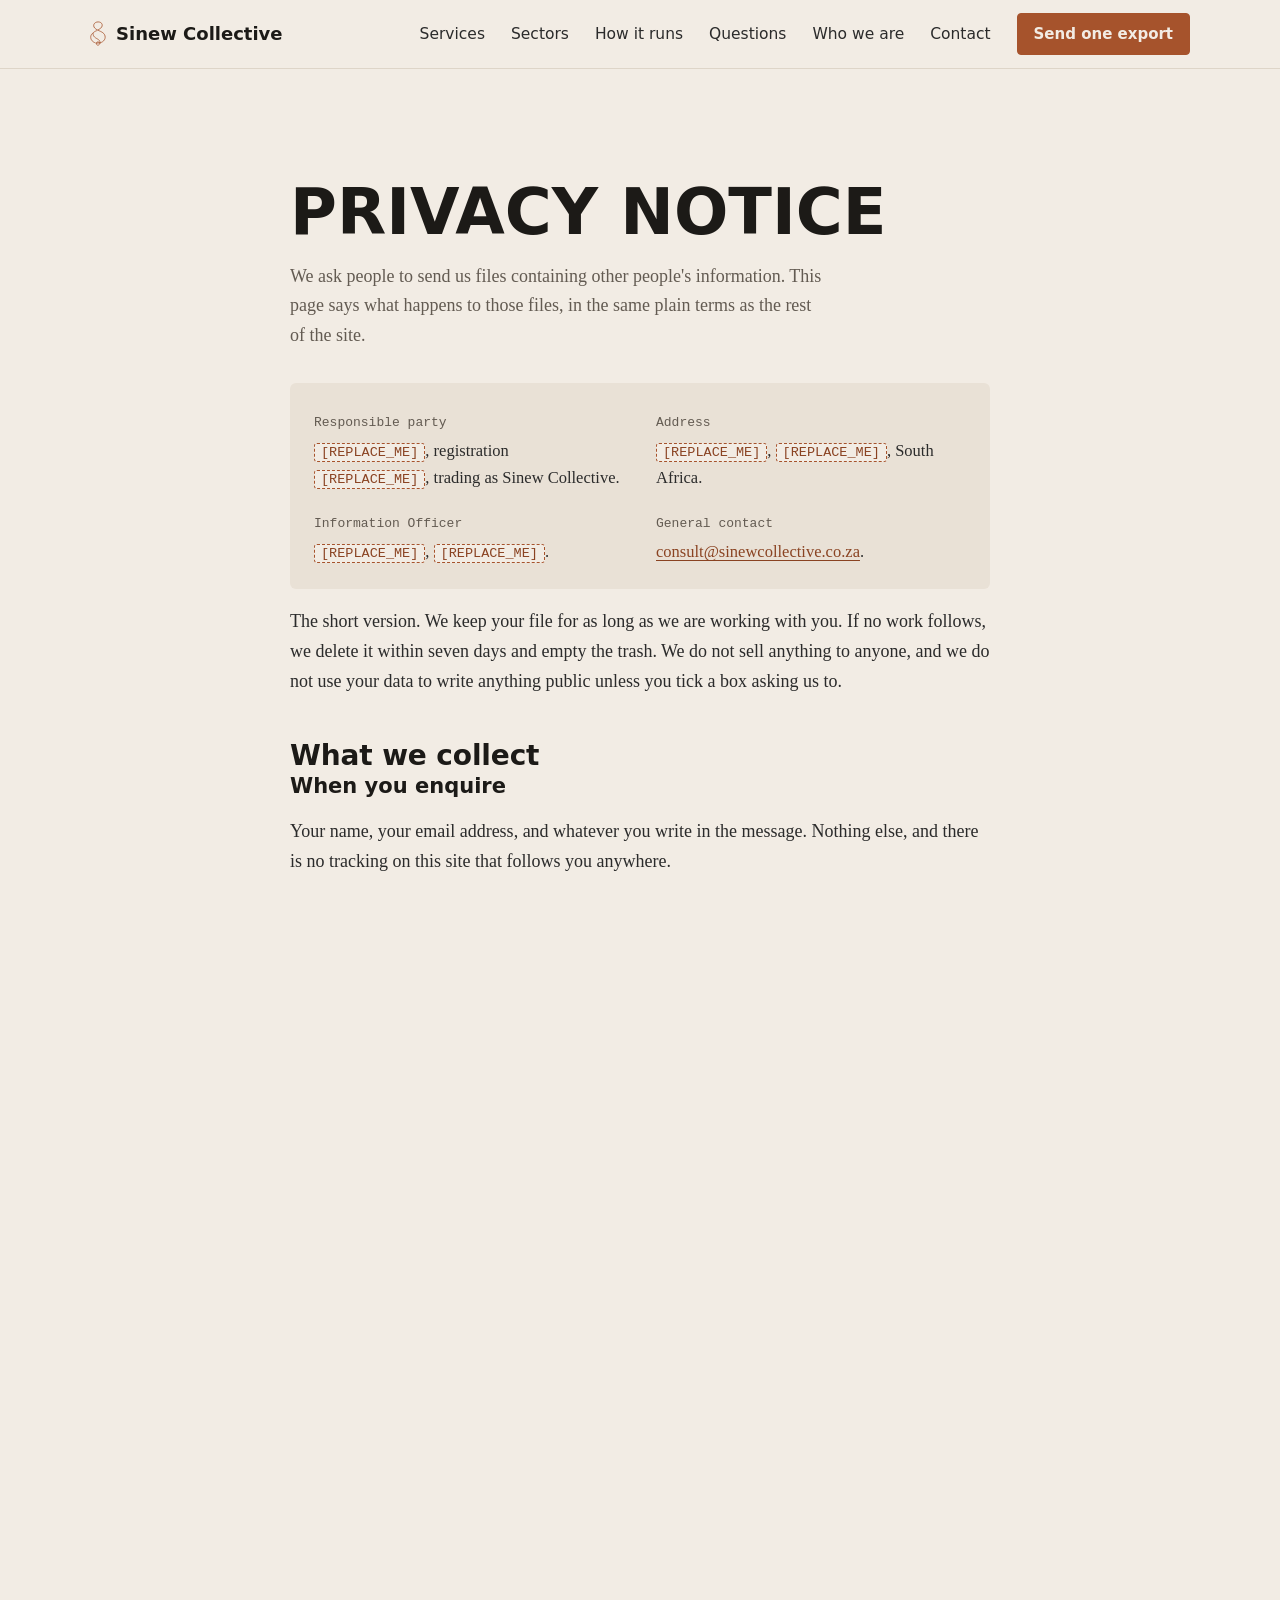
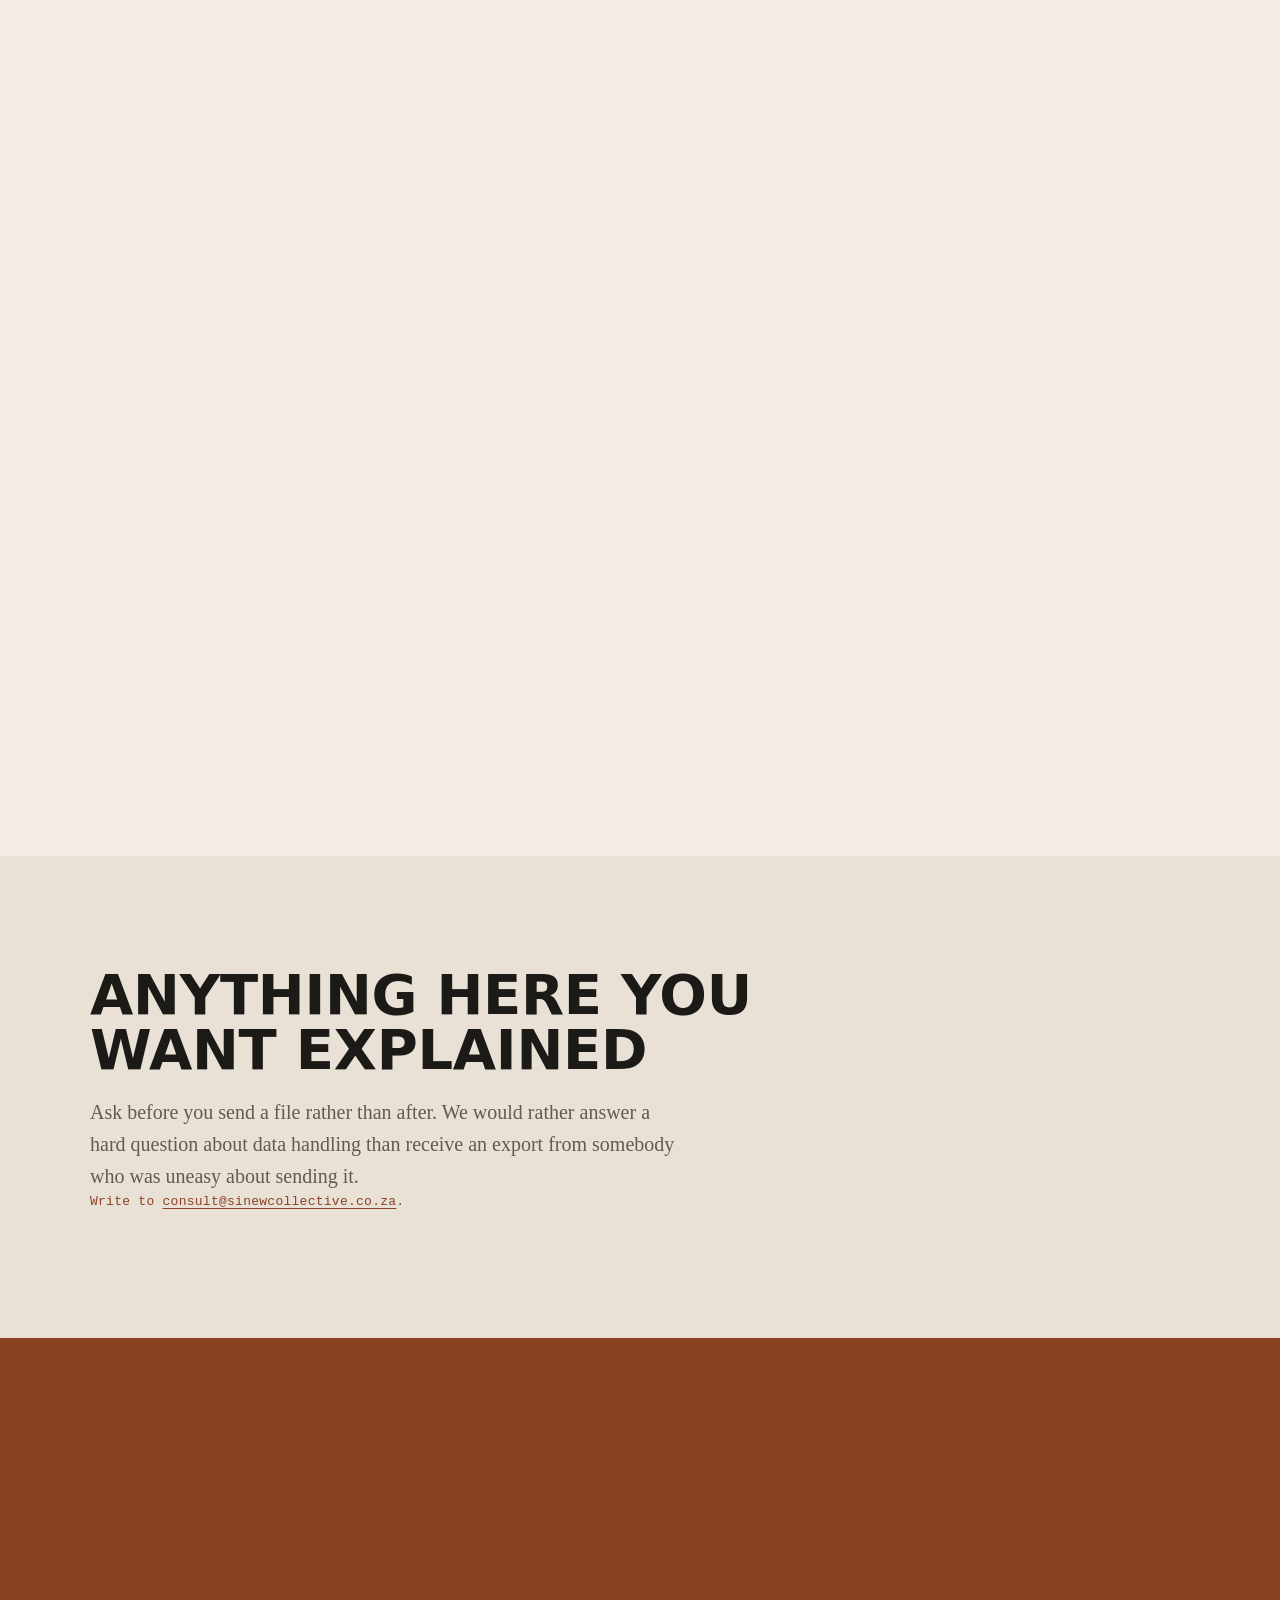
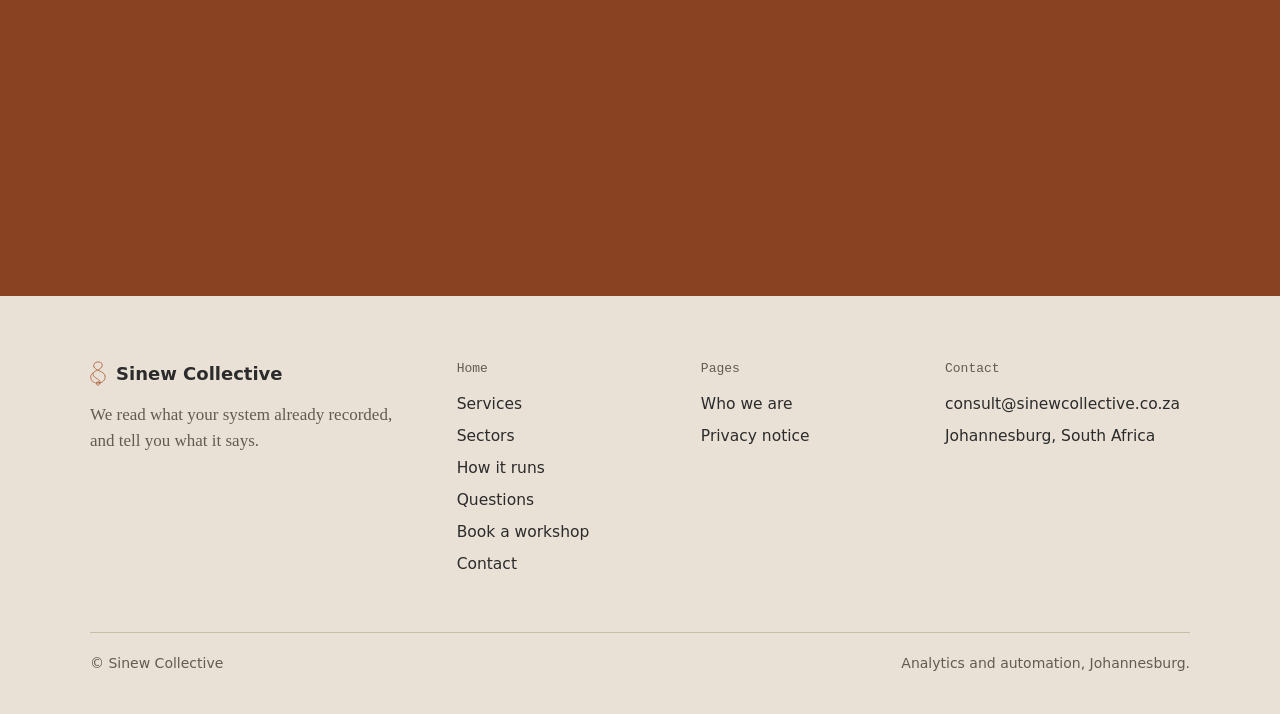
==== privacy/index.html @ 113cf01a "Add files via upload" ====
<!doctype html>
<html lang="en-ZA">
<head>
<meta charset="utf-8">
<meta name="viewport" content="width=device-width, initial-scale=1, viewport-fit=cover">
<title>Privacy notice | Sinew Collective</title>
<meta name="description" content="What happens to a file you send us: who holds it, how long we keep it, and what we will not do with it.">
<link rel="icon" href="/favicon.svg" type="image/svg+xml">
<link rel="canonical" href="https://www.sinewcollective.co.za/privacy/">
<meta property="og:type" content="website">
<meta property="og:site_name" content="Sinew Collective">
<meta property="og:title" content="Privacy notice | Sinew Collective">
<meta property="og:description" content="What happens to a file you send us: who holds it, how long we keep it, and what we will not do with it.">
<meta property="og:url" content="https://www.sinewcollective.co.za/privacy/">
<meta property="og:locale" content="en_ZA">
<meta name="robots" content="noindex">
<meta http-equiv="Content-Security-Policy" content="default-src 'none'; script-src 'sha256-zeUXc7jOHO/kwisCSS2NmMbLgmbFUcGgBVvyjgHkp34='; style-src 'sha256-anAalYHqOo51o4HuH1bu5KpMi8Y1LAyqtEw77iBX8JU='; img-src 'self'; font-src 'self'; base-uri 'none'; form-action 'none'; object-src 'none'; upgrade-insecure-requests">
<meta name="referrer" content="no-referrer">
<style>

@font-face { font-family: "Bricolage Grotesque"; font-style: normal; font-display: swap; font-weight: 200 800; font-stretch: 75% 100%; src: url(/fonts/bricolage-grotesque-latin-standard-normal.woff2) format("woff2"); }
@font-face { font-family: "Newsreader"; font-style: normal; font-display: swap; font-weight: 200 800; src: url(/fonts/newsreader-latin-standard-normal.woff2) format("woff2"); }
@font-face { font-family: "Newsreader"; font-style: italic; font-display: swap; font-weight: 200 800; src: url(/fonts/newsreader-latin-wght-italic.woff2) format("woff2"); }
@font-face { font-family: "Spline Sans Mono"; font-style: normal; font-display: swap; font-weight: 400; src: url(/fonts/spline-sans-mono-latin-400-normal.woff2) format("woff2"); }
@font-face { font-family: "Spline Sans Mono"; font-style: normal; font-display: swap; font-weight: 500; src: url(/fonts/spline-sans-mono-latin-500-normal.woff2) format("woff2"); }

:root, :root[data-theme="dark"] {
  --page: #F2ECE4;
  --raised: #E9E1D6;
  --ink: #2B2B2B;
  --ink-deep: #1C1A17;
  --muted: #635B52;
  --accent: #A6532C;
  --accent-fg: #8A4322;
  --hairline: #C9BCA9;
  --rule: #DED5C8;
  --signal: #FFC72C;   
  --font: "Bricolage Grotesque", ui-sans-serif, system-ui, -apple-system, "Segoe UI", sans-serif;
  --font-read: "Newsreader", ui-serif, Georgia, "Iowan Old Style", serif;
  --font-figure: "Spline Sans Mono", ui-monospace, SFMono-Regular, Menlo, monospace;
  --wrap: 1180px;
  --r-card: 6px;
  --r-control: 4px;
  color-scheme: light;
}
@media (prefers-color-scheme: dark) { :root:not([data-theme="light"]) { color-scheme: light; } }

:root { box-sizing: border-box; padding-top: env(safe-area-inset-top, 0px); padding-bottom: env(safe-area-inset-bottom, 0px); }
*, *::before, *::after { box-sizing: inherit; }
html { scroll-behavior: smooth; scroll-padding-top: calc(env(safe-area-inset-top, 0px) + 76px); }
@media (prefers-reduced-motion: reduce) { html { scroll-behavior: auto; } }
body { margin: 0; background: var(--page); color: var(--ink); font-family: var(--font); font-size: 17px; line-height: 1.55; -webkit-font-smoothing: antialiased; }
img { max-width: 100%; height: auto; display: block; }
a { color: var(--accent-fg); text-underline-offset: 3px; }
a:hover { color: var(--ink-deep); }
:focus-visible { outline: 2px solid var(--accent); outline-offset: 3px; border-radius: 2px; }
.wrap { max-width: var(--wrap); margin: 0 auto; padding: 0 clamp(20px, 4vw, 40px); }
.band { padding: clamp(64px, 9vw, 112px) 0; }
.band--raised { background: var(--raised); }
.label { font-family: var(--font-figure); font-size: 13px; letter-spacing: 0.02em; color: var(--accent-fg); margin: 0 0 14px; }
h1, h2, h3 { font-family: var(--font); color: var(--ink-deep); margin: 0; font-optical-sizing: auto; }

h2 { font-size: clamp(30px, 4.4vw, 56px); line-height: .98; font-weight: 800; letter-spacing: -0.005em; text-transform: uppercase; font-variation-settings: "wdth" 92; max-width: 18ch; }
h3 { font-size: 21px; line-height: 1.25; font-weight: 620; }
.lede { font-family: var(--font-read); font-size: 20px; line-height: 1.6; color: var(--muted); max-width: 60ch; margin: 18px 0 0; }
.read { font-family: var(--font-read); font-size: 18.5px; line-height: 1.65; }
.head { margin-bottom: clamp(36px, 5vw, 56px); }

.btn { display: inline-flex; align-items: center; justify-content: center; min-height: 48px; padding: 0 22px; border-radius: var(--r-control); font: 600 16px/1 var(--font); text-decoration: none; border: 1.5px solid var(--accent); cursor: pointer; }
.btn--solid { background: var(--accent); color: var(--page); }
.btn--solid:hover { background: var(--accent-fg); border-color: var(--accent-fg); color: var(--page); }
.btn--line { background: transparent; color: var(--accent-fg); }
.btn--line:hover { background: var(--raised); color: var(--ink-deep); }
.actions { display: flex; flex-wrap: wrap; gap: 12px; margin-top: 32px; }

.mast { position: sticky; top: 0; z-index: 20; background: var(--page); border-bottom: 1px solid var(--rule); padding-top: env(safe-area-inset-top, 0px); margin-top: calc(-1 * env(safe-area-inset-top, 0px)); }
.mast__in { display: flex; align-items: center; gap: 24px; min-height: 68px; }
.brand { display: flex; align-items: center; gap: 10px; color: var(--ink-deep); text-decoration: none; font-weight: 650; font-size: 18px; margin-right: auto; }
.brand svg { width: 16px; height: 25px; }
.nav { display: flex; align-items: center; gap: 26px; }
.nav a:not(.btn) { color: var(--ink); text-decoration: none; font-size: 15.5px; }
.nav a:not(.btn):hover { color: var(--accent-fg); }
.nav .btn { min-height: 42px; padding: 0 16px; font-size: 15px; }
.menu { display: none; background: none; border: 1px solid var(--hairline); border-radius: var(--r-control); width: 44px; height: 44px; color: var(--ink-deep); cursor: pointer; }

@media (max-width: 1040px) {
  .menu { display: inline-flex; align-items: center; justify-content: center; }
  .nav { display: none; position: absolute; left: 0; right: 0; top: 100%; background: var(--page); border-bottom: 1px solid var(--rule); flex-direction: column; align-items: stretch; gap: 0; padding: 8px clamp(20px, 4vw, 40px) 20px; }
  .nav.is-open { display: flex; }
  .nav a:not(.btn) { padding: 12px 0; border-bottom: 1px solid var(--rule); }
  .nav .btn { margin-top: 14px; }
}

.hero { padding: 0 0 clamp(48px, 7vw, 80px); }
.hero__stage { position: relative; overflow: hidden; background: var(--accent-fg); color: var(--page); min-height: min(88svh, 900px); display: flex; align-items: center; isolation: isolate; }
.hero__photos { position: absolute; inset: 0; z-index: -2; }
.hero__photos img { position: absolute; inset: -3%; width: 106%; height: 106%; max-width: none; object-fit: cover; filter: grayscale(1) contrast(.85) brightness(1.1) blur(2px); opacity: 0; animation: hero-photo 21s linear infinite; }
.hero__photos img:nth-child(1) { animation-delay: -2s; }
.hero__photos img:nth-child(2) { animation-delay: 5s; }
.hero__photos img:nth-child(3) { animation-delay: 12s; }
@keyframes hero-photo { 0% { opacity: 0; scale: 1; } 8% { opacity: 1; } 33% { opacity: 1; } 42% { opacity: 0; scale: 1.06; } 100% { opacity: 0; scale: 1.06; } }

.hero__stage::before { content: ""; position: absolute; inset: 0; z-index: -1; background: linear-gradient(100deg, rgba(138, 67, 34, .93) 0%, rgba(138, 67, 34, .88) 55%, rgba(138, 67, 34, .80) 100%); }
.hero__field { position: absolute; inset: 0; width: 100%; height: 100%; z-index: -1; pointer-events: none; }
.hero__in { position: relative; width: 100%; padding-top: clamp(56px, 8vw, 96px); padding-bottom: clamp(72px, 10vw, 120px); }

.hero .label { color: var(--page); letter-spacing: .12em; }
.hero h1 { color: var(--page); font-size: clamp(46px, 8.4vw, 120px); line-height: .92; font-weight: 800; letter-spacing: -0.01em; text-transform: uppercase; font-variation-settings: "wdth" 92; margin-top: 8px; }
.hero h1 span { display: block; }
.hero h1 .hi { color: var(--signal); }
.hero .lede { color: var(--page); font-size: clamp(18px, 1.7vw, 21px); max-width: 50ch; margin-top: 32px; }
.btn--signal { background: var(--signal); color: var(--ink-deep); border-color: var(--signal); }
.btn--signal:hover { background: var(--page); border-color: var(--page); color: var(--ink-deep); }
.btn--ghost { background: transparent; color: var(--page); border-color: var(--page); }
.btn--ghost:hover { background: var(--page); color: var(--accent-fg); }
.hero :focus-visible { outline-color: var(--signal); }
.cue { position: absolute; left: 50%; bottom: 22px; translate: -50% 0; width: 26px; height: 42px; border: 1.5px solid var(--page); border-radius: 14px; opacity: .8; }
.cue span { position: absolute; left: 50%; top: 8px; width: 4px; height: 8px; margin-left: -2px; border-radius: 2px; background: var(--page); animation: cue 2s ease-in-out infinite; }
@keyframes cue { 0%, 20% { translate: 0 0; opacity: 1; } 80%, 100% { translate: 0 14px; opacity: 0; } }
@media (prefers-reduced-motion: reduce) {
  .hero__photos img, .cue span { animation: none; }
  .hero__photos img:first-child { opacity: 1; }
}
@media (max-width: 640px) { .hero__stage { min-height: 0; } .cue { display: none; } }
.stats { display: grid; grid-template-columns: repeat(4, minmax(0, 1fr)); margin-top: clamp(40px, 6vw, 64px); border-top: 1px solid var(--hairline); }
.stat { padding: 22px 20px 0 0; }
.stat + .stat { padding-left: 20px; border-left: 1px solid var(--rule); }
.stat b { display: block; font-family: var(--font-figure); font-weight: 500; font-size: clamp(30px, 3.4vw, 42px); line-height: 1; color: var(--accent-fg); letter-spacing: -0.02em; }
.stat span { display: block; margin-top: 12px; font-size: 15px; line-height: 1.4; color: var(--muted); max-width: 22ch; }
@media (max-width: 760px) {
  .stats { grid-template-columns: 1fr 1fr; }
  .stat:nth-child(3) { padding-left: 0; border-left: 0; }
  .stat:nth-child(n+3) { border-top: 1px solid var(--rule); margin-top: 22px; }
}

.split { display: grid; grid-template-columns: 1.05fr 1fr; gap: clamp(32px, 6vw, 80px); align-items: center; }
.split .read p { margin: 18px 0 0; max-width: 58ch; }
.split--top { align-items: start; }
.split--top .read p:first-child { margin-top: 0; }
@media (max-width: 860px) { .split { grid-template-columns: 1fr; } }
.plate { margin: 0; border-radius: var(--r-card); aspect-ratio: 4 / 3; background: var(--raised); }

.ph { position: relative; overflow: hidden; margin: 0; background: var(--raised); }
.ph > img { position: absolute; inset: 0; width: 100%; height: 100%; object-fit: cover; filter: grayscale(1) contrast(1.08) brightness(1.02); }
.ph::after { content: ""; position: absolute; inset: 0; background: var(--accent); mix-blend-mode: multiply; opacity: .3; pointer-events: none; }

.chapter { background: var(--accent-fg); color: var(--page); padding: clamp(72px, 10vw, 128px) 0; }
.chapter h2 { color: var(--page); }
.chapter .lede { color: var(--page); }
.chapter :focus-visible { outline-color: var(--signal); }

.answers { margin: 0; border-top: 2px solid var(--ink-deep); }
.answers > div { display: grid; grid-template-columns: minmax(0, 1fr) minmax(0, 1.3fr); gap: clamp(16px, 4vw, 56px); align-items: baseline; padding: clamp(18px, 2.4vw, 28px) 0; border-bottom: 1px solid var(--hairline); }
.answers dt { font-size: clamp(28px, 4vw, 52px); line-height: 1; font-weight: 800; text-transform: uppercase; letter-spacing: -0.005em; font-variation-settings: "wdth" 92; color: var(--accent-fg); }
.answers dd { margin: 0; font-family: var(--font-read); font-size: clamp(18px, 1.7vw, 22px); line-height: 1.45; }
.aside { margin: 22px 0 0; font-size: 15px; color: var(--muted); }
@media (max-width: 640px) { .answers > div { grid-template-columns: 1fr; gap: 6px; } }

.est { display: grid; grid-template-columns: minmax(0, 1fr) minmax(0, 1.1fr); gap: clamp(36px, 6vw, 96px); align-items: start; }
.est__hint { margin: 28px 0 20px; font-size: 14px; font-family: var(--font-figure); color: var(--page); opacity: .9; }
.est__field { margin-bottom: 20px; }
.est__field label { display: block; font-size: 15.5px; margin-bottom: 8px; }
.est__pair { display: grid; grid-template-columns: minmax(0, 1fr) 8.5em; gap: 16px; align-items: center; }
.est__pair input[type="range"] { width: 100%; accent-color: var(--signal); cursor: ew-resize; }
.est input[type="number"] { border-color: transparent; }
.est__sheet { font-family: var(--font-figure); padding-top: 8px; min-width: 0; }
.est__line { display: grid; grid-template-columns: 1.6ch minmax(0, auto) 1fr; gap: 0 18px; align-items: baseline; padding: 10px 0; font-size: clamp(22px, 2.4vw, 32px); border-bottom: 1px solid rgba(242, 236, 228, .25); }
.est__line .op { color: var(--signal); }
.est__line b { font-weight: 500; text-align: right; min-width: 6ch; padding: 0 4px; border-radius: var(--r-control); transition: background-color .3s ease, color .3s ease; }
.est__line .unit { font-size: .55em; opacity: .85; }
.est__line b.is-moving { background: var(--signal); color: var(--ink-deep); }
.est__total { border-top: 3px double var(--page); margin-top: 6px; padding-top: 20px; }
.est__total span { display: block; font-family: var(--font); font-size: 15.5px; opacity: .9; }
.est__sheet { container-type: inline-size; }

.est__total strong { display: block; font-weight: 500; font-size: clamp(34px, 11.5cqi, 92px); line-height: 1.05; margin-top: 8px; color: var(--signal); letter-spacing: -0.02em; white-space: nowrap; transition: color .3s ease; }
.est__total strong.is-moving { color: var(--page); }
.est__note { margin: 24px 0 0; font-family: var(--font-read); font-size: 17px; line-height: 1.6; max-width: 56ch; opacity: .92; }
@media (prefers-reduced-motion: reduce) { .est__line b, .est__total strong { transition: none; } }
@media (max-width: 860px) { .est { grid-template-columns: 1fr; } }

.grid3 { display: grid; grid-template-columns: repeat(3, minmax(0, 1fr)); gap: 20px; }
.card { background: var(--raised); border-radius: var(--r-card); overflow: hidden; display: flex; flex-direction: column; }
.card__img { aspect-ratio: 16 / 9; }
.card__img--drawn { position: relative; overflow: hidden; margin: 0; background: var(--raised); border-bottom: 1px solid var(--hairline); }
.card__img--drawn svg { position: absolute; inset: 0; width: 100%; height: 100%; }
.card__body { padding: 24px 24px 28px; }
.card__tag { font-family: var(--font-read); font-style: italic; font-size: 18px; line-height: 1.4; color: var(--accent-fg); margin: 0 0 12px; }
.card__body p { margin: 12px 0 0; font-family: var(--font-read); font-size: 17px; line-height: 1.6; }
.after { margin-top: 28px; }
@media (max-width: 900px) { .grid3 { grid-template-columns: 1fr; max-width: 620px; } }

.rows { display: grid; gap: clamp(40px, 6vw, 80px); }
.row { display: grid; grid-template-columns: minmax(0, 1fr) minmax(0, 1fr); gap: clamp(28px, 5vw, 72px); align-items: center; }
.row:nth-child(even) > figure { order: 2; }
.row > figure { aspect-ratio: 4 / 3; border-radius: var(--r-card); }
.row h3 { font-size: clamp(26px, 2.8vw, 36px); font-weight: 800; text-transform: uppercase; font-variation-settings: "wdth" 92; line-height: 1; }
.row .read { margin: 14px 0 0; max-width: 52ch; }
.row ul { margin: 20px 0 0; padding: 0; list-style: none; border-top: 1px solid var(--hairline); }
.row li { padding: 11px 0; border-bottom: 1px solid var(--rule); font-size: 15.5px; line-height: 1.45; }
@media (max-width: 860px) { .row { grid-template-columns: 1fr; } .row:nth-child(even) > figure { order: 0; } }

.run { overflow: hidden; padding: 0 0 clamp(64px, 9vw, 112px); }
.run__track { display: flex; gap: 14px; width: max-content; animation: drift 70s linear infinite; }
.run:hover .run__track, .run:focus-within .run__track { animation-play-state: paused; }
.run figure { height: clamp(180px, 22vw, 260px); border-radius: var(--r-card); flex: none; }
.run figure > img { position: static; height: 100%; width: auto; }
@keyframes drift { to { transform: translateX(-50%); } }
@media (prefers-reduced-motion: reduce) { .run__track { animation: none; } .run { overflow-x: auto; } }

.steps { list-style: none; margin: 0; padding: 0; display: grid; grid-template-columns: repeat(5, minmax(0, 1fr)); gap: 0 24px; position: relative; }
.steps::before { content: ""; position: absolute; left: 0; right: 0; top: 29px; height: 2px; background: var(--accent); }
.steps li { position: relative; display: flex; flex-direction: column; padding-top: 52px; }
.steps li::before { content: ""; position: absolute; left: 0; top: 22px; width: 16px; height: 16px; border-radius: 50%; background: var(--page); border: 2px solid var(--accent); }
.steps li:first-child::before { background: var(--accent); }
.steps .n { position: absolute; top: 0; left: 0; font-family: var(--font-figure); font-size: 14px; color: var(--accent-fg); }
.steps h3 { font-size: 19px; }
.steps p { font-family: var(--font-read); font-size: 16.5px; line-height: 1.55; margin: 10px 0 0; flex: 1; }
.steps .tag { flex: none; margin-top: 16px; font-family: var(--font-figure); font-size: 12.5px; line-height: 1.4; color: var(--muted); }
@media (max-width: 1000px) {
  .steps { grid-template-columns: 1fr; gap: 28px; padding-left: 36px; }
  .steps::before { left: 7px; right: auto; top: 6px; bottom: 6px; width: 2px; height: auto; }
  .steps li { padding-top: 0; }
  .steps li::before { left: -36px; top: 2px; }
  .steps .n { position: static; margin-bottom: 4px; }
}

.faq { display: grid; grid-template-columns: 1fr 1.7fr; gap: clamp(28px, 5vw, 72px); align-items: start; }
.faq details { border-top: 1px solid var(--hairline); }
.faq details:last-child { border-bottom: 1px solid var(--hairline); }
.faq summary { list-style: none; cursor: pointer; display: flex; justify-content: space-between; align-items: center; gap: 16px; min-height: 64px; padding: 16px 0; font-size: 19px; font-weight: 600; color: var(--ink-deep); }
.faq summary::-webkit-details-marker { display: none; }
.faq summary::after { content: "+"; font-family: var(--font-figure); font-size: 22px; color: var(--accent-fg); flex: none; width: 24px; text-align: center; }
.faq details[open] summary::after { content: "\2212"; }
.faq .ans { padding: 0 0 22px; font-family: var(--font-read); font-size: 17.5px; line-height: 1.65; max-width: 64ch; }
.faq .ans p { margin: 0 0 12px; }
@media (max-width: 860px) { .faq { grid-template-columns: 1fr; } }

.doors { display: grid; grid-template-columns: minmax(0, 1fr) minmax(0, 1.25fr); gap: 0; border-top: 2px solid var(--ink-deep); }
.door { padding: clamp(24px, 3vw, 40px) clamp(0px, 3vw, 40px) 0 0; }

.door { scroll-margin-top: 22px; }
.door + .door { padding-left: clamp(24px, 3vw, 48px); padding-right: 0; border-left: 1px solid var(--hairline); }
.door__tag { font-family: var(--font-figure); font-size: 13px; color: var(--accent-fg); margin: 0 0 10px; }
.door h3 { font-size: clamp(24px, 2.6vw, 32px); font-weight: 800; text-transform: uppercase; font-variation-settings: "wdth" 92; line-height: 1; }
.door .read { margin: 14px 0 0; font-size: 17.5px; }
.door .note { font-size: 14.5px; color: var(--muted); margin: 10px 0 0; line-height: 1.5; }
.next { list-style: none; margin: 24px 0 0; padding: 0; }
.next li { display: grid; grid-template-columns: 28px 1fr; gap: 12px; padding: 12px 0; border-top: 1px solid var(--hairline); font-size: 16px; line-height: 1.5; }
.next b { font-family: var(--font-figure); font-weight: 500; color: var(--accent-fg); }
.next strong { font-weight: 620; color: var(--ink-deep); }
.inperson { margin-top: 28px; padding: 20px 22px; background: var(--page); border-radius: var(--r-card); }
.inperson h4 { margin: 0; font-size: 17px; font-weight: 620; color: var(--ink-deep); }
.inperson p { margin: 8px 0 0; font-family: var(--font-read); font-size: 16px; line-height: 1.55; }
.form__grid { display: grid; grid-template-columns: 1fr 1fr; gap: 0 16px; }
.form label { display: block; font-size: 15px; margin: 16px 0 6px; }
.est input[type="number"], .form input, .form textarea, .form select { width: 100%; font: 500 16px/1.3 var(--font-figure); color: var(--ink-deep); background: var(--page); border: 1px solid var(--hairline); border-radius: var(--r-control); padding: 11px 12px; min-height: 46px; }
.form select { appearance: none; background-image: linear-gradient(45deg, transparent 50%, var(--accent-fg) 50%), linear-gradient(135deg, var(--accent-fg) 50%, transparent 50%); background-position: calc(100% - 20px) 50%, calc(100% - 14px) 50%; background-size: 6px 6px; background-repeat: no-repeat; padding-right: 40px; font-family: var(--font); font-weight: 400; }
.form textarea { min-height: 96px; resize: vertical; font-family: var(--font-read); font-weight: 400; }
.form .btn { margin-top: 20px; width: 100%; }
.btn--block { margin-top: 24px; width: 100%; }
.form { display: none; }
.js .form { display: block; }
.js .nojs { display: none; }
.form__done { margin: 14px 0 0; font-size: 14.5px; color: var(--accent-fg); }
.direct { margin: 36px 0 0; font-size: 15.5px; }
@media (max-width: 900px) {
  .doors { grid-template-columns: 1fr; }
  .door, .door + .door { padding: 28px 0 0; border-left: 0; }
  .door + .door { margin-top: 36px; border-top: 1px solid var(--hairline); }
}
@media (max-width: 520px) { .form__grid { grid-template-columns: 1fr; } }

.close { background: var(--accent-fg); color: var(--page); padding: clamp(64px, 9vw, 104px) 0; }
.close h2 { color: var(--page); max-width: 20ch; }
.close p { font-family: var(--font-read); font-size: 21px; margin: 18px 0 0; }
.close .btn { background: var(--page); color: var(--accent-fg); border-color: var(--page); }
.close .btn:hover { background: var(--raised); color: var(--ink-deep); }

.close__in { display: grid; grid-template-columns: 1fr auto; gap: clamp(32px, 6vw, 80px); align-items: center; }
.knot { width: clamp(96px, 13vw, 168px); height: auto; display: block; overflow: visible; }
.knot path { stroke: var(--page); }

.js .knot path { stroke-dasharray: 1; stroke-dashoffset: 1; opacity: 0; }
.js .knot.is-drawn path { stroke-dashoffset: 0; opacity: 1; transition: stroke-dashoffset 1.1s cubic-bezier(.6,.05,.3,1), opacity 0s; }
.js .knot.is-drawn path:nth-child(2) { transition-delay: .9s; transition-duration: .6s; }
.js .knot.is-drawn path:nth-child(3) { transition-delay: 1.3s; transition-duration: .9s; }
.js .knot.is-drawn path:nth-child(4) { transition-delay: 2.0s; transition-duration: .5s; }
.js .knot.is-drawn path:nth-child(5) { transition-delay: 2.4s; transition-duration: .4s; }
@media (prefers-reduced-motion: reduce) { .js .knot path { stroke-dashoffset: 0; opacity: 1; transition: none !important; } }
@media (max-width: 640px) { .close__in { grid-template-columns: 1fr; } .knot { width: 84px; order: -1; } }

.page-hero { padding: clamp(56px, 9vw, 112px) 0 clamp(40px, 6vw, 72px); }
.page-hero h1 { font-size: clamp(38px, 6vw, 84px); line-height: .95; font-weight: 800; letter-spacing: -0.01em; text-transform: uppercase; font-variation-settings: "wdth" 92; max-width: 16ch; }
.page-hero h1:focus { outline: none; }
.facts { display: grid; grid-template-columns: repeat(4, minmax(0, 1fr)); margin-top: clamp(40px, 6vw, 72px); border-top: 1px solid var(--hairline); }
.facts div { padding: 20px 20px 0 0; }
.facts div + div { padding-left: 20px; border-left: 1px solid var(--rule); }
.facts b { display: block; font-size: 20px; font-weight: 620; color: var(--accent-fg); }
.facts span { display: block; margin-top: 8px; font-size: 15px; color: var(--muted); }
@media (max-width: 760px) { .facts { grid-template-columns: 1fr 1fr; } .facts div:nth-child(3) { padding-left: 0; border-left: 0; } .facts div:nth-child(n+3) { border-top: 1px solid var(--rule); margin-top: 20px; } }
.plist { list-style: none; margin: 0; padding: 0; display: grid; grid-template-columns: repeat(2, minmax(0, 1fr)); gap: 22px 40px; }
.plist li { font-family: var(--font-read); font-size: 18.5px; line-height: 1.5; padding-top: 14px; border-top: 2px solid var(--accent); }
@media (max-width: 760px) { .plist { grid-template-columns: 1fr; } }
.origin { max-width: 62ch; }
.origin p { margin: 22px 0 0; font-size: clamp(19px, 1.7vw, 21px); color: var(--muted); }
.sub { font-size: clamp(20px, 2vw, 24px); margin: clamp(40px, 5vw, 56px) 0 22px; }
.split > * { min-width: 0; }

.todo { font-family: var(--font-figure); font-size: 0.82em; font-style: normal; font-weight: 500; color: var(--accent-fg); background: var(--page); border: 1px dashed var(--accent); border-radius: 3px; padding: 1px 6px; }
.empty { background: var(--page); border: 1px solid var(--hairline); border-radius: var(--r-card); padding: clamp(28px, 4vw, 48px); max-width: 760px; }
.empty h2 { font-size: clamp(26px, 3vw, 34px); }
.empty .read p { margin: 14px 0 0; }
.articles { display: grid; grid-template-columns: repeat(3, minmax(0, 1fr)); gap: 20px; }
.article { background: var(--page); border: 1px solid var(--hairline); border-radius: var(--r-card); padding: 24px; display: flex; flex-direction: column; }
.article .label { margin-bottom: 10px; }
.article p { font-family: var(--font-read); font-size: 17px; line-height: 1.55; margin: 12px 0 0; flex: 1; }
.article time { font-family: var(--font-figure); font-size: 13px; color: var(--muted); margin-top: 16px; }
@media (max-width: 900px) { .articles { grid-template-columns: 1fr; } }
.nav a[aria-current="page"] { color: var(--accent-fg); text-decoration: underline; text-decoration-thickness: 2px; text-underline-offset: 6px; }

.head h1 { font-size: clamp(34px, 5vw, 60px); line-height: 1.04; font-weight: 700; letter-spacing: -0.025em; font-variation-settings: "wdth" 88; max-width: 20ch; }
.head h1:focus, .pv h1:focus { outline: none; }

.pv { max-width: 780px; }
.pv h1 { font-size: clamp(34px, 5vw, 64px); line-height: .98; font-weight: 800; text-transform: uppercase; font-variation-settings: "wdth" 92; }
.pv h2 { font-size: clamp(22px, 2.4vw, 28px); margin: 44px 0 0; max-width: none; text-transform: none; font-weight: 650; line-height: 1.15; font-variation-settings: normal; }
.pv p, .pv li { font-family: var(--font-read); font-size: 18px; line-height: 1.65; }
.pv ul { padding-left: 1.2em; }
.pv__meta { display: grid; grid-template-columns: 1fr 1fr; gap: 16px 32px; margin: 32px 0 0; padding: 24px; background: var(--raised); border-radius: var(--r-card); }
.pv__meta strong { font-family: var(--font-figure); font-weight: 500; font-size: 13px; color: var(--muted); }
.pv__meta p { margin: 4px 0 0; font-size: 16.5px; }
@media (max-width: 640px) { .pv__meta { grid-template-columns: 1fr; } }
.lost { max-width: 640px; }

.js .rv { opacity: 0; translate: 0 22px; transition: opacity .75s cubic-bezier(.2,.7,.2,1), translate .75s cubic-bezier(.2,.7,.2,1); transition-delay: calc(var(--rv-i, 0) * 90ms); }
.js .rv.is-in { opacity: 1; translate: 0 0; }
@media (prefers-reduced-motion: reduce) { .js .rv { opacity: 1; translate: none; transition: none; } }
@media print { .js .rv { opacity: 1 !important; translate: none !important; transition: none !important; } }

.foot { background: var(--raised); padding: 64px 0 40px; font-size: 15.5px; }
.foot__grid { display: grid; grid-template-columns: 1.6fr 1fr 1fr 1.2fr; gap: 40px; }
.foot__h { text-transform: none; letter-spacing: 0; line-height: 1.4; max-width: none; font-variation-settings: normal; font-family: var(--font-figure); font-weight: 500; font-size: 13px; color: var(--muted); margin: 0 0 14px; }
.foot ul { list-style: none; margin: 0; padding: 0; }
.foot li { margin: 0 0 8px; }
.foot a { color: var(--ink); text-decoration: none; }
.foot a:hover { color: var(--accent-fg); text-decoration: underline; }
.foot__line { font-family: var(--font-read); font-size: 17px; color: var(--muted); max-width: 40ch; margin: 14px 0 0; }
.foot__base { margin-top: 48px; padding-top: 20px; border-top: 1px solid var(--hairline); font-size: 14px; color: var(--muted); display: flex; flex-wrap: wrap; gap: 8px 24px; justify-content: space-between; }
@media (max-width: 900px) { .foot__grid { grid-template-columns: 1fr 1fr; } }
@media (max-width: 520px) { .foot__grid { grid-template-columns: 1fr; } }
</style>
</head>
<body>

<header class="mast">
  <div class="wrap mast__in">
    <a class="brand" href="/" aria-label="Sinew Collective, back to top"><svg aria-hidden="true" focusable="false" xmlns="http://www.w3.org/2000/svg" viewBox="0 0 624 964" fill="none" stroke="#A6532C" stroke-width="31" stroke-linecap="round"><path d="M332.0 327.0C339.6 323.0 363.1 312.1 377.8 302.9C392.5 293.8 407.3 283.7 420.0 272.0C432.8 260.2 445.2 246.8 454.2 232.3C463.1 217.9 470.6 201.6 474.0 185.3C477.4 169.1 477.9 150.9 474.7 134.9C471.5 118.8 464.3 102.3 454.7 89.0C445.1 75.7 431.4 64.1 417.2 55.2C403.0 46.4 386.1 40.2 369.5 36.0C352.9 31.8 334.8 30.0 317.4 30.0C300.1 30.0 282.1 31.9 265.4 36.0C248.7 40.1 232.1 46.2 217.4 54.5C202.8 62.9 188.4 73.6 177.4 86.1C166.4 98.6 156.8 113.9 151.2 129.5C145.7 145.0 143.3 163.0 144.2 179.5C145.2 196.0 150.1 213.2 157.1 228.5C164.1 243.8 174.8 258.2 186.2 271.0C197.7 283.9 211.9 295.1 225.9 305.4C239.9 315.7 255.2 324.5 270.3 333.0C285.3 341.5 300.8 349.0 316.3 356.5C331.8 364.0 347.6 370.8 363.2 378.0C378.8 385.2 394.6 391.9 410.1 399.4C425.6 406.9 441.2 414.2 456.2 422.9C471.2 431.5 486.4 440.6 500.2 451.2C514.1 461.9 527.9 473.8 539.4 486.9C550.8 499.9 561.2 514.4 569.1 529.6C577.1 544.7 583.1 561.2 586.8 577.8C590.6 594.5 592.2 612.3 591.6 629.4C590.9 646.5 588.1 664.1 583.2 680.5C578.3 696.9 571.0 712.9 562.2 727.6C553.3 742.3 542.0 756.3 529.9 768.8C517.8 781.3 503.8 792.9 489.4 802.6C475.1 812.3 459.6 820.3 443.8 827.2C428.1 834.1 403.1 841.2 395.0 844.0"/><path d="M203.0 845.0C198.7 843.2 185.7 838.2 177.3 834.2C168.9 830.3 160.5 826.2 152.4 821.5C144.2 816.9 136.3 811.9 128.5 806.4C120.7 800.9 113.0 795.0 105.7 788.7C98.4 782.3 91.2 775.4 84.7 768.2C78.2 761.0 72.2 753.4 66.8 745.6C61.4 737.8 56.7 729.7 52.3 721.4C48.0 713.2 44.1 704.7 40.9 696.0C37.7 687.3 35.0 678.3 33.0 669.1C31.0 659.9 29.7 650.2 29.0 640.6C28.3 630.9 28.3 620.9 29.0 611.3C29.7 601.6 31.0 592.0 33.0 582.7C35.0 573.5 37.7 564.6 41.0 555.9C44.3 547.2 48.2 538.8 52.7 530.6C57.1 522.4 62.0 514.0 67.7 506.6C73.4 499.3 79.8 492.2 86.8 486.4C93.9 480.7 106.1 474.4 110.0 472.0"/><path d="M268.0 369.0C263.5 370.6 249.8 375.1 241.0 378.8C232.2 382.4 223.6 386.7 215.0 391.0C206.5 395.3 198.0 400.0 189.6 404.7C181.3 409.5 172.7 414.1 164.7 419.5C156.7 425.0 148.2 430.5 141.6 437.3C135.1 444.0 129.1 451.6 125.5 459.9C121.8 468.2 120.5 477.7 119.8 487.2C119.2 496.6 120.1 506.8 121.5 516.4C122.9 526.0 125.2 535.6 128.3 544.7C131.3 553.8 135.3 562.5 139.9 570.9C144.6 579.3 150.1 587.5 156.2 595.2C162.2 603.0 169.3 610.4 176.4 617.4C183.6 624.4 191.4 631.0 199.2 637.2C206.9 643.4 214.9 649.1 223.0 654.6C231.1 660.1 239.3 665.1 247.6 670.2C255.9 675.2 264.3 679.8 272.6 684.7C281.0 689.5 289.4 694.2 297.7 699.3C305.9 704.3 314.2 709.4 322.2 715.0C330.2 720.6 338.3 726.5 345.6 733.1C352.9 739.7 360.3 746.8 366.1 754.5C372.0 762.2 377.1 770.5 380.7 779.3C384.2 788.2 386.1 797.8 387.5 807.6C388.9 817.3 388.8 832.9 389.0 838.0"/><path d="M378.0 884.5A66.0 66.0 0 1 1 375.0 850.4"/><path d="M249 856C288 852 340 851 398 849"/></svg><span>Sinew Collective</span></a>
    <button class="menu" type="button" aria-expanded="false" aria-controls="nav" aria-label="Open menu">
      <svg width="20" height="14" viewBox="0 0 20 14" fill="none" stroke="currentColor" stroke-width="1.8" stroke-linecap="round" aria-hidden="true"><path d="M1 1h18M1 7h18M1 13h18"/></svg>
    </button>
    <nav class="nav" id="nav" aria-label="Primary">
      <a href="/#services">Services</a>
      <a href="/#sectors">Sectors</a>
      <a href="/#process">How it runs</a>
      <a href="/#questions">Questions</a>
      <a href="/who-we-are/">Who we are</a>
      <a href="/#contact">Contact</a>
      <a class="btn btn--solid" href="https://docs.google.com/forms/d/e/1FAIpQLScwLdOmSnon4Mcvsw3IwxjRT8_xV8Mmrt6-tPK_AdHaWJgusg/viewform?usp=header" target="_blank" rel="noopener noreferrer">Send one export</a>
    </nav>
  </div>
</header>

<main id="top">
<section class="band">
<div class="wrap pv">
<h1 tabindex="-1">Privacy notice</h1>
<p class="lede">We ask people to send us files containing other people's
      information. This page says what happens to those files, in the same
      plain terms as the rest of the site.</p>
<div class="pv__meta">
<div>
<strong>Responsible party</strong>
<p><span class="todo">[REPLACE_ME]</span>, registration <span class="todo">[REPLACE_ME]</span>,
          trading as Sinew Collective.</p>
</div>
<div>
<strong>Address</strong>
<p><span class="todo">[REPLACE_ME]</span>, <span class="todo">[REPLACE_ME]</span>, South Africa.</p>
</div>
<div>
<strong>Information Officer</strong>
<p><span class="todo">[REPLACE_ME]</span>,
          <span class="todo">[REPLACE_ME]</span>.</p>
</div>
<div>
<strong>General contact</strong>
<p><a href="mailto:consult@sinewcollective.co.za">consult@sinewcollective.co.za</a>.</p>
</div>
</div>
<div class="pv__key">
<p>The short version. We keep your file for as long as we are working
        with you. If no work follows, we delete it within seven days and empty
        the trash. We do not sell anything to anyone, and we do not use your
        data to write anything public unless you tick a box asking us to.</p>
</div>
<h2>What we collect</h2>
<h3>When you enquire</h3>
<p>Your name, your email address, and whatever you write in the message.
      Nothing else, and there is no tracking on this site that follows you
      anywhere.</p>
<h3>When you send an export</h3>
<p>Whatever your system puts in the file. We do not ask you to prepare or
      strip it first, because asking people to clean a file they have not read
      is how mistakes happen.</p>
<p>That means the file will often contain personal information about other
      people. A claims export usually carries patient numbers, dates of service,
      diagnosis and procedure codes. A point of sale export usually carries
      operator identifiers, which identify your staff. A cargo export usually
      carries less, but may carry driver or handler references.</p>
<p>We treat all of it as personal information, including identifiers that
      are only numbers. A claims file with patient numbers in it is not
      anonymous. It is coded, and codes can be matched back by whoever holds the
      key. We will not describe such a file as anonymous or de-identified, and
      you should be wary of anyone who does.</p>
<h2>Why we have it, and what we do with it</h2>
<p>One purpose: to answer the questions you asked us about your own
      business. We read the file, count and compare what is in it, and give you
      back what it says.</p>
<p>We do not need to know who your patients or customers are in order to do
      that, and we do not attempt to find out. Nothing we do involves matching
      your file against any other source.</p>
<p>Where you are a health care provider sending claims data, you remain the
      responsible party for that information and we act as your operator. That
      relationship should be recorded in writing between us before you send
      anything, and we will raise it rather than wait for you to.</p>
<h2>Who else sees it</h2>
<p>Two categories of people, and no others.</p>
<ul>
<li>The people working on your engagement. That is a small number and you
        will know their names.</li>
<li>Google, because the upload form and the storage behind it are Google
        services. Your file sits in Google's infrastructure from the moment you
        send it until we delete it. Google acts as our operator and does not
        get to use your file for its own purposes, but it does hold a copy, and
        you should know that before you upload rather than after.</li>
</ul>
<p>We do not sell, rent, share or trade your data. There is no advertising
      on this site and no third party receives your information for marketing.
      If we are ever legally compelled to hand something over, we will tell you
      unless we are prohibited from telling you.</p>
<h2>How long we keep it</h2>
<ul>
<li><strong>No engagement follows.</strong> The file is deleted within
        seven days of us giving you the free read, and the trash is emptied so
        no recoverable copy remains.</li>
<li><strong>An engagement follows.</strong> The file is kept for as long
        as the work runs, then deleted on the same terms when it ends.</li>
<li><strong>Enquiry messages.</strong> Kept while we are in conversation
        and for a reasonable period after, so we can pick up where we left
        off.</li>
<li><strong>Our own findings.</strong> The summary we wrote for you is
        ours to keep, and it contains no personal information. Where it
        contains anything traceable to an individual, it is deleted with the
        file.</li>
</ul>
<p>If you come back after your file has been deleted, send it again. It took
      two minutes the first time.</p>
<h2>Research and published writing</h2>
<p>We write about what we learn in these sectors. At present that writing
      draws on public sources and our own reading, not on client files.</p>
<p>If we want to use patterns from your data in something published, we ask
      first. The consent box on our form is unticked by default and you are free
      to leave it that way. Saying no changes nothing about the work we do for
      you, and there is no version of our service that costs more because you
      declined.</p>
<p>Where you do agree, we would use aggregate patterns only, and nothing
      that identifies your practice, your shop, your staff, your patients or
      your customers. We would never publish a named client without asking you
      separately, in writing, for that specific piece.</p>
<h2>Where it is stored</h2>
<p>On Google's infrastructure, which may mean servers outside South Africa.
      POPIA permits transfers across borders where the receiving party is bound
      by comparable protection, which Google's data processing terms provide.
      If cross-border storage is a problem for your own compliance position,
      tell us before you send anything and we will find another way.</p>
<h2>How it is protected</h2>
<p>Access is limited to the people doing the work. Transfers happen over the
      upload form rather than email, because email copies a file into several
      mailboxes and leaves it there.</p>
<p>We will not claim to be unbreachable. If a breach affects your data, we
      will tell you and the Information Regulator as POPIA requires, and we will
      tell you what we actually know rather than a reassuring version of it.</p>
<h2>Your rights</h2>
<p>Under POPIA you may ask us what personal information we hold about you,
      ask us to correct it, ask us to delete it, object to how we use it, and
      withdraw a consent you previously gave. Withdrawing the research consent
      is a one-line email and takes effect immediately.</p>
<p>Write to the Information Officer at
      <span class="todo">[REPLACE_ME]</span>. If we handle your request badly you
      may complain to the Information Regulator of South Africa, which you can
      do without going through us first.</p>
<p>Where you are a practice or a business asking on behalf of a patient or
      customer whose information was in your file: come to us and we will help
      you answer them, since it is your responsibility and our file.</p>
<h2>Changes</h2>
<p>If we change how any of this works, we change this page, and we tell
      anyone whose file we are currently holding. We will not quietly broaden
      what we do with data already sent under an older version of this
      notice.</p>
</div>
</section>

<section class="band band--raised">
<div class="wrap">
<h2>Anything here you want explained</h2>
<p class="lede">Ask before you send a file rather than after. We would
      rather answer a hard question about data handling than receive an export
      from somebody who was uneasy about sending it.</p>
<p class="label">Write to <a href="mailto:consult@sinewcollective.co.za">consult@sinewcollective.co.za</a>.</p>
</div>
</section>

<section class="close">
  <div class="wrap close__in">
    <div>
      <h2>One export. Every number it can answer. And the ones it cannot.</h2>
      <p>We do not publish a figure. We do not invent one either.</p>
      <div class="actions"><a class="btn" href="https://docs.google.com/forms/d/e/1FAIpQLScwLdOmSnon4Mcvsw3IwxjRT8_xV8Mmrt6-tPK_AdHaWJgusg/viewform?usp=header" target="_blank" rel="noopener noreferrer">Send one export</a></div>
    </div>
    <svg class="knot" role="img" aria-label="Sinew Collective knot mark" xmlns="http://www.w3.org/2000/svg" viewBox="0 0 624 964" fill="none" stroke-width="31" stroke-linecap="round"><path pathLength="1" d="M332.0 327.0C339.6 323.0 363.1 312.1 377.8 302.9C392.5 293.8 407.3 283.7 420.0 272.0C432.8 260.2 445.2 246.8 454.2 232.3C463.1 217.9 470.6 201.6 474.0 185.3C477.4 169.1 477.9 150.9 474.7 134.9C471.5 118.8 464.3 102.3 454.7 89.0C445.1 75.7 431.4 64.1 417.2 55.2C403.0 46.4 386.1 40.2 369.5 36.0C352.9 31.8 334.8 30.0 317.4 30.0C300.1 30.0 282.1 31.9 265.4 36.0C248.7 40.1 232.1 46.2 217.4 54.5C202.8 62.9 188.4 73.6 177.4 86.1C166.4 98.6 156.8 113.9 151.2 129.5C145.7 145.0 143.3 163.0 144.2 179.5C145.2 196.0 150.1 213.2 157.1 228.5C164.1 243.8 174.8 258.2 186.2 271.0C197.7 283.9 211.9 295.1 225.9 305.4C239.9 315.7 255.2 324.5 270.3 333.0C285.3 341.5 300.8 349.0 316.3 356.5C331.8 364.0 347.6 370.8 363.2 378.0C378.8 385.2 394.6 391.9 410.1 399.4C425.6 406.9 441.2 414.2 456.2 422.9C471.2 431.5 486.4 440.6 500.2 451.2C514.1 461.9 527.9 473.8 539.4 486.9C550.8 499.9 561.2 514.4 569.1 529.6C577.1 544.7 583.1 561.2 586.8 577.8C590.6 594.5 592.2 612.3 591.6 629.4C590.9 646.5 588.1 664.1 583.2 680.5C578.3 696.9 571.0 712.9 562.2 727.6C553.3 742.3 542.0 756.3 529.9 768.8C517.8 781.3 503.8 792.9 489.4 802.6C475.1 812.3 459.6 820.3 443.8 827.2C428.1 834.1 403.1 841.2 395.0 844.0"/><path pathLength="1" d="M203.0 845.0C198.7 843.2 185.7 838.2 177.3 834.2C168.9 830.3 160.5 826.2 152.4 821.5C144.2 816.9 136.3 811.9 128.5 806.4C120.7 800.9 113.0 795.0 105.7 788.7C98.4 782.3 91.2 775.4 84.7 768.2C78.2 761.0 72.2 753.4 66.8 745.6C61.4 737.8 56.7 729.7 52.3 721.4C48.0 713.2 44.1 704.7 40.9 696.0C37.7 687.3 35.0 678.3 33.0 669.1C31.0 659.9 29.7 650.2 29.0 640.6C28.3 630.9 28.3 620.9 29.0 611.3C29.7 601.6 31.0 592.0 33.0 582.7C35.0 573.5 37.7 564.6 41.0 555.9C44.3 547.2 48.2 538.8 52.7 530.6C57.1 522.4 62.0 514.0 67.7 506.6C73.4 499.3 79.8 492.2 86.8 486.4C93.9 480.7 106.1 474.4 110.0 472.0"/><path pathLength="1" d="M268.0 369.0C263.5 370.6 249.8 375.1 241.0 378.8C232.2 382.4 223.6 386.7 215.0 391.0C206.5 395.3 198.0 400.0 189.6 404.7C181.3 409.5 172.7 414.1 164.7 419.5C156.7 425.0 148.2 430.5 141.6 437.3C135.1 444.0 129.1 451.6 125.5 459.9C121.8 468.2 120.5 477.7 119.8 487.2C119.2 496.6 120.1 506.8 121.5 516.4C122.9 526.0 125.2 535.6 128.3 544.7C131.3 553.8 135.3 562.5 139.9 570.9C144.6 579.3 150.1 587.5 156.2 595.2C162.2 603.0 169.3 610.4 176.4 617.4C183.6 624.4 191.4 631.0 199.2 637.2C206.9 643.4 214.9 649.1 223.0 654.6C231.1 660.1 239.3 665.1 247.6 670.2C255.9 675.2 264.3 679.8 272.6 684.7C281.0 689.5 289.4 694.2 297.7 699.3C305.9 704.3 314.2 709.4 322.2 715.0C330.2 720.6 338.3 726.5 345.6 733.1C352.9 739.7 360.3 746.8 366.1 754.5C372.0 762.2 377.1 770.5 380.7 779.3C384.2 788.2 386.1 797.8 387.5 807.6C388.9 817.3 388.8 832.9 389.0 838.0"/><path pathLength="1" d="M378.0 884.5A66.0 66.0 0 1 1 375.0 850.4"/><path pathLength="1" d="M249 856C288 852 340 851 398 849"/></svg>
  </div>
</section>
</main>

<footer class="foot">
  <div class="wrap">
    <div class="foot__grid">
      <div>
        <a class="brand" href="/"><svg aria-hidden="true" focusable="false" xmlns="http://www.w3.org/2000/svg" viewBox="0 0 624 964" fill="none" stroke="#A6532C" stroke-width="31" stroke-linecap="round"><path d="M332.0 327.0C339.6 323.0 363.1 312.1 377.8 302.9C392.5 293.8 407.3 283.7 420.0 272.0C432.8 260.2 445.2 246.8 454.2 232.3C463.1 217.9 470.6 201.6 474.0 185.3C477.4 169.1 477.9 150.9 474.7 134.9C471.5 118.8 464.3 102.3 454.7 89.0C445.1 75.7 431.4 64.1 417.2 55.2C403.0 46.4 386.1 40.2 369.5 36.0C352.9 31.8 334.8 30.0 317.4 30.0C300.1 30.0 282.1 31.9 265.4 36.0C248.7 40.1 232.1 46.2 217.4 54.5C202.8 62.9 188.4 73.6 177.4 86.1C166.4 98.6 156.8 113.9 151.2 129.5C145.7 145.0 143.3 163.0 144.2 179.5C145.2 196.0 150.1 213.2 157.1 228.5C164.1 243.8 174.8 258.2 186.2 271.0C197.7 283.9 211.9 295.1 225.9 305.4C239.9 315.7 255.2 324.5 270.3 333.0C285.3 341.5 300.8 349.0 316.3 356.5C331.8 364.0 347.6 370.8 363.2 378.0C378.8 385.2 394.6 391.9 410.1 399.4C425.6 406.9 441.2 414.2 456.2 422.9C471.2 431.5 486.4 440.6 500.2 451.2C514.1 461.9 527.9 473.8 539.4 486.9C550.8 499.9 561.2 514.4 569.1 529.6C577.1 544.7 583.1 561.2 586.8 577.8C590.6 594.5 592.2 612.3 591.6 629.4C590.9 646.5 588.1 664.1 583.2 680.5C578.3 696.9 571.0 712.9 562.2 727.6C553.3 742.3 542.0 756.3 529.9 768.8C517.8 781.3 503.8 792.9 489.4 802.6C475.1 812.3 459.6 820.3 443.8 827.2C428.1 834.1 403.1 841.2 395.0 844.0"/><path d="M203.0 845.0C198.7 843.2 185.7 838.2 177.3 834.2C168.9 830.3 160.5 826.2 152.4 821.5C144.2 816.9 136.3 811.9 128.5 806.4C120.7 800.9 113.0 795.0 105.7 788.7C98.4 782.3 91.2 775.4 84.7 768.2C78.2 761.0 72.2 753.4 66.8 745.6C61.4 737.8 56.7 729.7 52.3 721.4C48.0 713.2 44.1 704.7 40.9 696.0C37.7 687.3 35.0 678.3 33.0 669.1C31.0 659.9 29.7 650.2 29.0 640.6C28.3 630.9 28.3 620.9 29.0 611.3C29.7 601.6 31.0 592.0 33.0 582.7C35.0 573.5 37.7 564.6 41.0 555.9C44.3 547.2 48.2 538.8 52.7 530.6C57.1 522.4 62.0 514.0 67.7 506.6C73.4 499.3 79.8 492.2 86.8 486.4C93.9 480.7 106.1 474.4 110.0 472.0"/><path d="M268.0 369.0C263.5 370.6 249.8 375.1 241.0 378.8C232.2 382.4 223.6 386.7 215.0 391.0C206.5 395.3 198.0 400.0 189.6 404.7C181.3 409.5 172.7 414.1 164.7 419.5C156.7 425.0 148.2 430.5 141.6 437.3C135.1 444.0 129.1 451.6 125.5 459.9C121.8 468.2 120.5 477.7 119.8 487.2C119.2 496.6 120.1 506.8 121.5 516.4C122.9 526.0 125.2 535.6 128.3 544.7C131.3 553.8 135.3 562.5 139.9 570.9C144.6 579.3 150.1 587.5 156.2 595.2C162.2 603.0 169.3 610.4 176.4 617.4C183.6 624.4 191.4 631.0 199.2 637.2C206.9 643.4 214.9 649.1 223.0 654.6C231.1 660.1 239.3 665.1 247.6 670.2C255.9 675.2 264.3 679.8 272.6 684.7C281.0 689.5 289.4 694.2 297.7 699.3C305.9 704.3 314.2 709.4 322.2 715.0C330.2 720.6 338.3 726.5 345.6 733.1C352.9 739.7 360.3 746.8 366.1 754.5C372.0 762.2 377.1 770.5 380.7 779.3C384.2 788.2 386.1 797.8 387.5 807.6C388.9 817.3 388.8 832.9 389.0 838.0"/><path d="M378.0 884.5A66.0 66.0 0 1 1 375.0 850.4"/><path d="M249 856C288 852 340 851 398 849"/></svg><span>Sinew Collective</span></a>
        <p class="foot__line">We read what your system already recorded, and tell you what it says.</p>
      </div>
      <div>
        <h2 class="foot__h">Home</h2>
        <ul>
          <li><a href="/#services">Services</a></li>
          <li><a href="/#sectors">Sectors</a></li>
          <li><a href="/#process">How it runs</a></li>
          <li><a href="/#questions">Questions</a></li>
          <li><a href="/#workshop">Book a workshop</a></li>
          <li><a href="/#contact">Contact</a></li>
        </ul>
      </div>
      <div>
        <h2 class="foot__h">Pages</h2>
        <ul>
          <li><a href="/who-we-are/">Who we are</a></li>
                    <li><a href="/privacy/" aria-current="page">Privacy notice</a></li>
        </ul>
      </div>
      <div>
        <h2 class="foot__h">Contact</h2>
        <ul>
          <li><a href="mailto:consult@sinewcollective.co.za">consult@sinewcollective.co.za</a></li>
          <li>Johannesburg, South Africa</li>
        </ul>
      </div>
    </div>
    <div class="foot__base">
      <span>&copy; Sinew Collective</span>
      <span>Analytics and automation, Johannesburg.</span>
    </div>
  </div>
</footer>

<script>

(function () {
  document.documentElement.classList.add('js');
  var k = document.querySelector('.knot');
  if (!k) return;
  if (!('IntersectionObserver' in window)) { k.classList.add('is-drawn'); return; }
  var io = new IntersectionObserver(function (entries) {
    if (entries.some(function (e) { return e.isIntersecting; })) { k.classList.add('is-drawn'); io.disconnect(); }
  }, { threshold: 0.5 });
  io.observe(k);
})();

(function () {
  var groups = ['.hero__in', '.hero h1', '.page-hero > .wrap', '.head', '.stats', '.facts', '.grid3', '.answers', '.steps', '.rows', '.doors',
                '.plist', '.split', '.faq > div:last-child', '.close__in > div'];
  var singles = ['.est__intro', '.est__sheet', '.run', '.aside', '.after', '.direct', '.pv > *', '.lost > *', '.faq > div:first-child'];
  var all = groups.join(','), items = [];
  groups.forEach(function (sel) {
    document.querySelectorAll(sel).forEach(function (g) {
      var kids = g.children, n = 0;
      for (var i = 0; i < kids.length; i++) {
        var k = kids[i];
        
        if (k.classList.contains('rv') || k.matches(all)) continue;
        
        var lead = (g.matches('.stats, .facts') ? 3 : 0);
        k.classList.add('rv'); k.style.setProperty('--rv-i', lead + Math.min(n++, 6)); items.push(k);
      }
    });
  });
  singles.forEach(function (sel) {
    document.querySelectorAll(sel).forEach(function (el) {
      if (el.classList.contains('rv') || el.closest('.rv')) return;
      el.classList.add('rv'); items.push(el);
    });
  });
  
  var opening = items.filter(function (el) { return el.closest('.hero, .page-hero'); });
  items = items.filter(function (el) { return opening.indexOf(el) < 0; });
  requestAnimationFrame(function () { requestAnimationFrame(function () {
    opening.forEach(function (el) { el.classList.add('is-in'); });
  }); });
  if (!('IntersectionObserver' in window)) { items.forEach(function (el) { el.classList.add('is-in'); }); return; }
  var io = new IntersectionObserver(function (entries) {
    entries.forEach(function (e) {
      if (e.isIntersecting) { e.target.classList.add('is-in'); io.unobserve(e.target); }
    });
  }, { threshold: 0.12, rootMargin: '0px 0px -6% 0px' });
  items.forEach(function (el) { io.observe(el); });
})();

(function () {
  var pages = document.querySelectorAll('[data-route]');
  if (!pages.length) return;
  var links = document.querySelectorAll('.nav a, .foot a');
  var shown = null;
  function show(path, first) {
    var target = null;
    pages.forEach(function (p) { if (p.getAttribute('data-route') === path) target = p; });
    if (!target) { target = pages[0]; path = '/'; }
    pages.forEach(function (p) { p.hidden = p !== target; });
    document.title = target.getAttribute('data-title');
    links.forEach(function (a) {
      if (path !== '/' && a.getAttribute('href') === '#' + path) a.setAttribute('aria-current', 'page');
      else a.removeAttribute('aria-current');
    });
    if (shown !== target) {
      window.scrollTo({ top: 0, behavior: 'instant' });
      if (!first) { var h = target.querySelector('h1'); if (h) h.focus({ preventScroll: true }); }
    }
    shown = target;
  }
  function route(first) {
    var h = decodeURIComponent(location.hash.slice(1));
    if (h.charAt(0) === '/') { show(h, first); return; }
    var el = h ? document.getElementById(h) : null;
    var owner = el ? el.closest('[data-route]') : null;
    if (owner && owner !== shown) show(owner.getAttribute('data-route'), true);
    else if (!shown) show('/', first);
    if (el) el.scrollIntoView();
  }
  window.addEventListener('hashchange', function () { route(false); });
  route(true);
})();

(function () {
  var b = document.querySelector('.menu'), n = document.getElementById('nav');
  b.addEventListener('click', function () {
    var open = n.classList.toggle('is-open');
    b.setAttribute('aria-expanded', open ? 'true' : 'false');
    b.setAttribute('aria-label', open ? 'Close menu' : 'Open menu');
  });
  n.addEventListener('click', function (e) {
    if (e.target.closest('a')) { n.classList.remove('is-open'); b.setAttribute('aria-expanded', 'false'); b.setAttribute('aria-label', 'Open menu'); }
  });
})();

(function () {
  var ids = ['perday', 'value', 'days'], box = {}, rng = {}, term = {}, timers = {};
  ids.forEach(function (id) {
    box[id] = document.getElementById(id);
    rng[id] = document.getElementById(id + '-r');
    term[id] = document.getElementById('t-' + id);
  });
  var out = document.getElementById('r1');
  if (!out) return;   
  var r = new Intl.NumberFormat('en-ZA', { style: 'currency', currency: 'ZAR', maximumFractionDigits: 0 });
  var n = new Intl.NumberFormat('en-ZA', { maximumFractionDigits: 0 });
  function num(id) { return Math.max(0, Math.round(+box[id].value || 0)); }
  function flash(id) {
    [term[id], out].forEach(function (el) {
      el.classList.add('is-moving');
      clearTimeout(timers[el.id]);
      timers[el.id] = setTimeout(function () { el.classList.remove('is-moving'); }, 450);
    });
  }
  function calc() {
    var a = num('perday'), b = num('value'), d = num('days');
    out.textContent = r.format(a * b * d);
    term.perday.textContent = n.format(a);
    term.value.textContent = r.format(b);
    term.days.textContent = n.format(d);
  }
  ids.forEach(function (id) {
    rng[id].addEventListener('input', function () { box[id].value = rng[id].value; calc(); flash(id); });
    box[id].addEventListener('input', function () { rng[id].value = Math.min(+rng[id].max, num(id)); calc(); flash(id); });
  });
  calc();

  var reduce = window.matchMedia && matchMedia('(prefers-reduced-motion: reduce)').matches;
  if (reduce || !('IntersectionObserver' in window)) return;
  var touched = false, target = num('perday') * num('value') * num('days');
  ids.forEach(function (id) {
    [box[id], rng[id]].forEach(function (el) { el.addEventListener('input', function () { touched = true; }); });
  });
  out.textContent = r.format(0);
  var seen = new IntersectionObserver(function (entries) {
    if (!entries.some(function (e) { return e.isIntersecting; })) return;
    seen.disconnect();
    var t0 = null;
    function step(t) {
      if (touched) return;
      if (t0 === null) t0 = t;
      var p = Math.min(1, (t - t0) / 1100), eased = 1 - Math.pow(1 - p, 3);
      out.textContent = r.format(Math.round(target * eased));
      if (p < 1) requestAnimationFrame(step); else calc();
    }
    setTimeout(function () { requestAnimationFrame(step); }, 350);
  }, { threshold: 0.6 });
  seen.observe(out);
})();

(function () {
  var f = document.getElementById('enquiry'), done = document.getElementById('f-done');
  if (!f) return;
  var fields = { 'f-name': ['Full name', 100], 'f-org': ['Organisation', 120], 'f-industry': ['Industry', 40],
                 'f-email': ['Email', 254], 'f-system': ['Systems', 200], 'f-more': ['Biggest data challenge', 1200] };
  var v = function (id) { return document.getElementById(id).value.trim().slice(0, fields[id][1]); };
  function say(msg, id) { done.hidden = false; done.textContent = msg; if (id) document.getElementById(id).focus(); }
  f.addEventListener('submit', function (e) {
    e.preventDefault();
    var missing = Object.keys(fields).filter(function (id) { return !v(id); });
    if (missing.length) { say('Fill in every field first. Missing: ' + missing.map(function (id) { return fields[id][0].toLowerCase(); }).join(', ') + '.', missing[0]); return; }
    if (!/^[^\s@]+@[^\s@]+\.[^\s@]+$/.test(v('f-email'))) { say('Check the email address: it needs an @ and a domain.', 'f-email'); return; }
    var body = Object.keys(fields).map(function (id) { return fields[id][0] + ': ' + v(id); }).join('\n');
    var href = 'mailto:consult@sinewcollective.co.za?subject=' + encodeURIComponent('Workshop request: ' + v('f-org')) + '&body=' + encodeURIComponent(body);
    var a = document.createElement('a');
    a.href = href; a.target = '_blank'; a.rel = 'noopener';
    document.body.appendChild(a); a.click(); a.remove();
    say('Your email app should have opened with the request. If it did not, write to consult@sinewcollective.co.za.');
  });
})();

(function () {
  var c = document.querySelector('.hero__field');
  if (!c || !c.getContext) return;
  var x = c.getContext('2d'), pts = [], w = 0, h = 0, dpr = 1, raf = 0, on = true;
  var still = window.matchMedia && matchMedia('(prefers-reduced-motion: reduce)').matches;
  var LINK = 140;
  function size() {
    var r = c.getBoundingClientRect(); if (!r.width) return;
    dpr = Math.min(window.devicePixelRatio || 1, 2); w = r.width; h = r.height;
    c.width = Math.round(w * dpr); c.height = Math.round(h * dpr); x.setTransform(dpr, 0, 0, dpr, 0, 0);
    var n = Math.min(90, Math.round(w * h / 15000));
    while (pts.length < n) pts.push({ x: Math.random() * w, y: Math.random() * h, vx: (Math.random() - .5) * .25, vy: (Math.random() - .5) * .25 });
    pts.length = n;
  }
  function frame() {
    x.clearRect(0, 0, w, h);
    for (var i = 0; i < pts.length; i++) {
      var p = pts[i];
      if (!still) { p.x += p.vx; p.y += p.vy; if (p.x < 0 || p.x > w) p.vx *= -1; if (p.y < 0 || p.y > h) p.vy *= -1; }
      for (var j = i + 1; j < pts.length; j++) {
        var q = pts[j], dx = p.x - q.x, dy = p.y - q.y, d = dx * dx + dy * dy;
        if (d < LINK * LINK) { x.strokeStyle = 'rgba(242,236,228,' + (0.22 * (1 - Math.sqrt(d) / LINK)).toFixed(3) + ')'; x.lineWidth = 1; x.beginPath(); x.moveTo(p.x, p.y); x.lineTo(q.x, q.y); x.stroke(); }
      }
      x.fillStyle = 'rgba(242,236,228,.55)'; x.beginPath(); x.arc(p.x, p.y, 1.6, 0, 6.283); x.fill();
    }
    if (!still && on) raf = requestAnimationFrame(frame);
  }
  function start() { cancelAnimationFrame(raf); if (on) raf = requestAnimationFrame(frame); }
  size(); frame();
  window.addEventListener('resize', function () { size(); if (still) frame(); });
  if (still) return;
  if ('IntersectionObserver' in window) new IntersectionObserver(function (es) { on = es.some(function (e) { return e.isIntersecting; }) && !document.hidden; start(); }).observe(c);
  document.addEventListener('visibilitychange', function () { on = !document.hidden; start(); });
})();
</script>
</body>
</html>
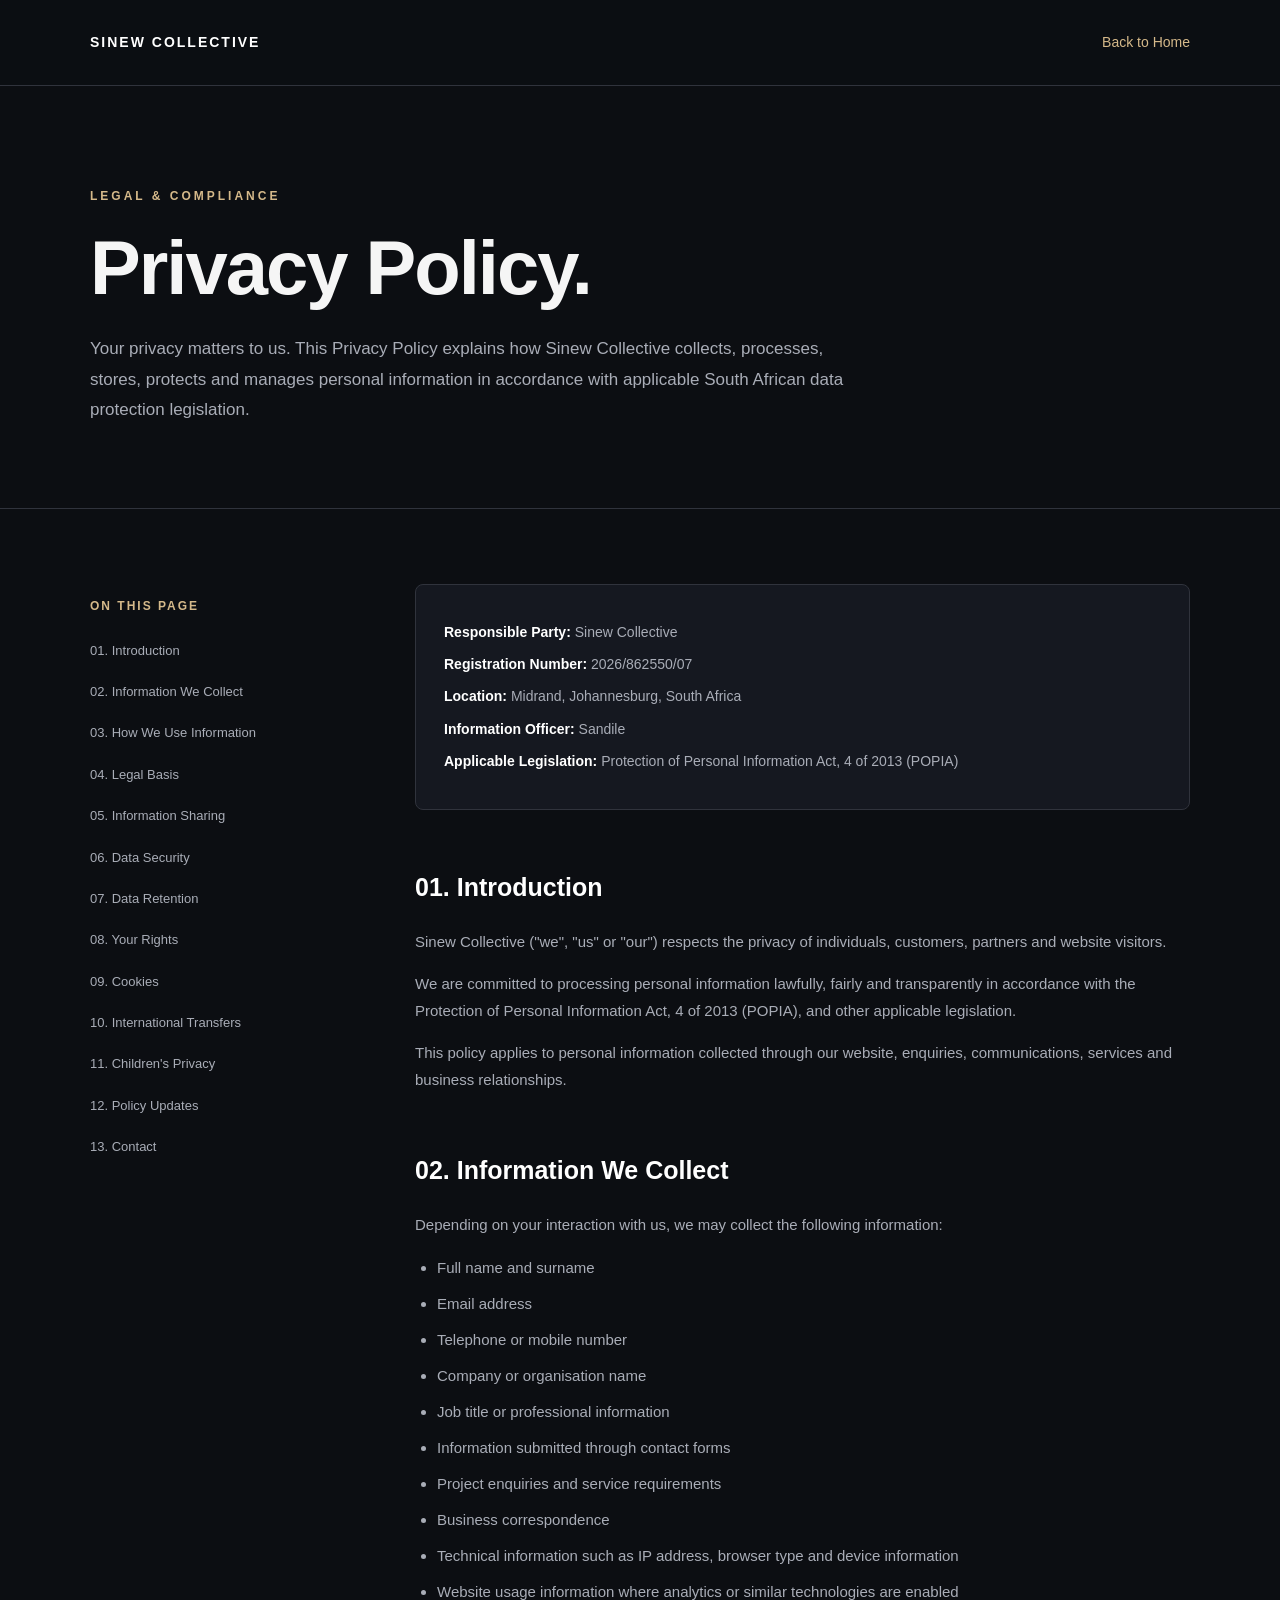
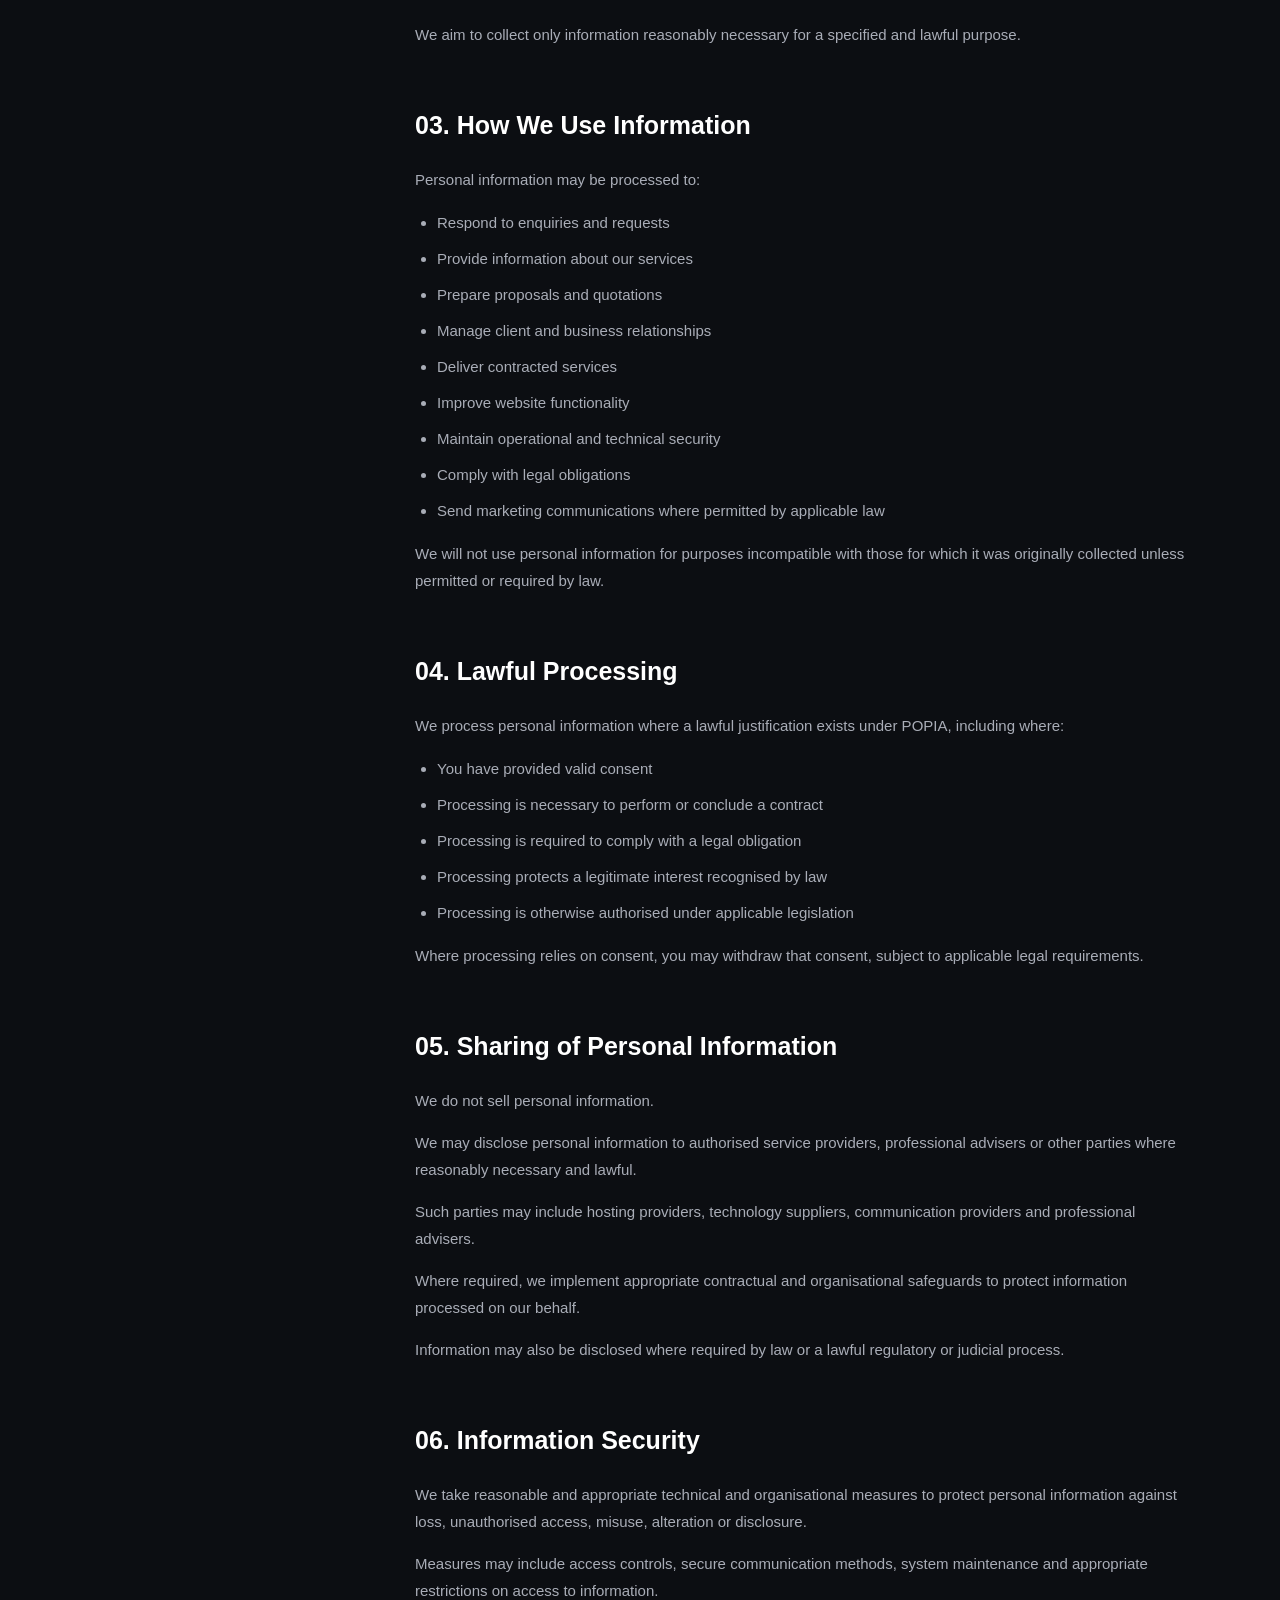
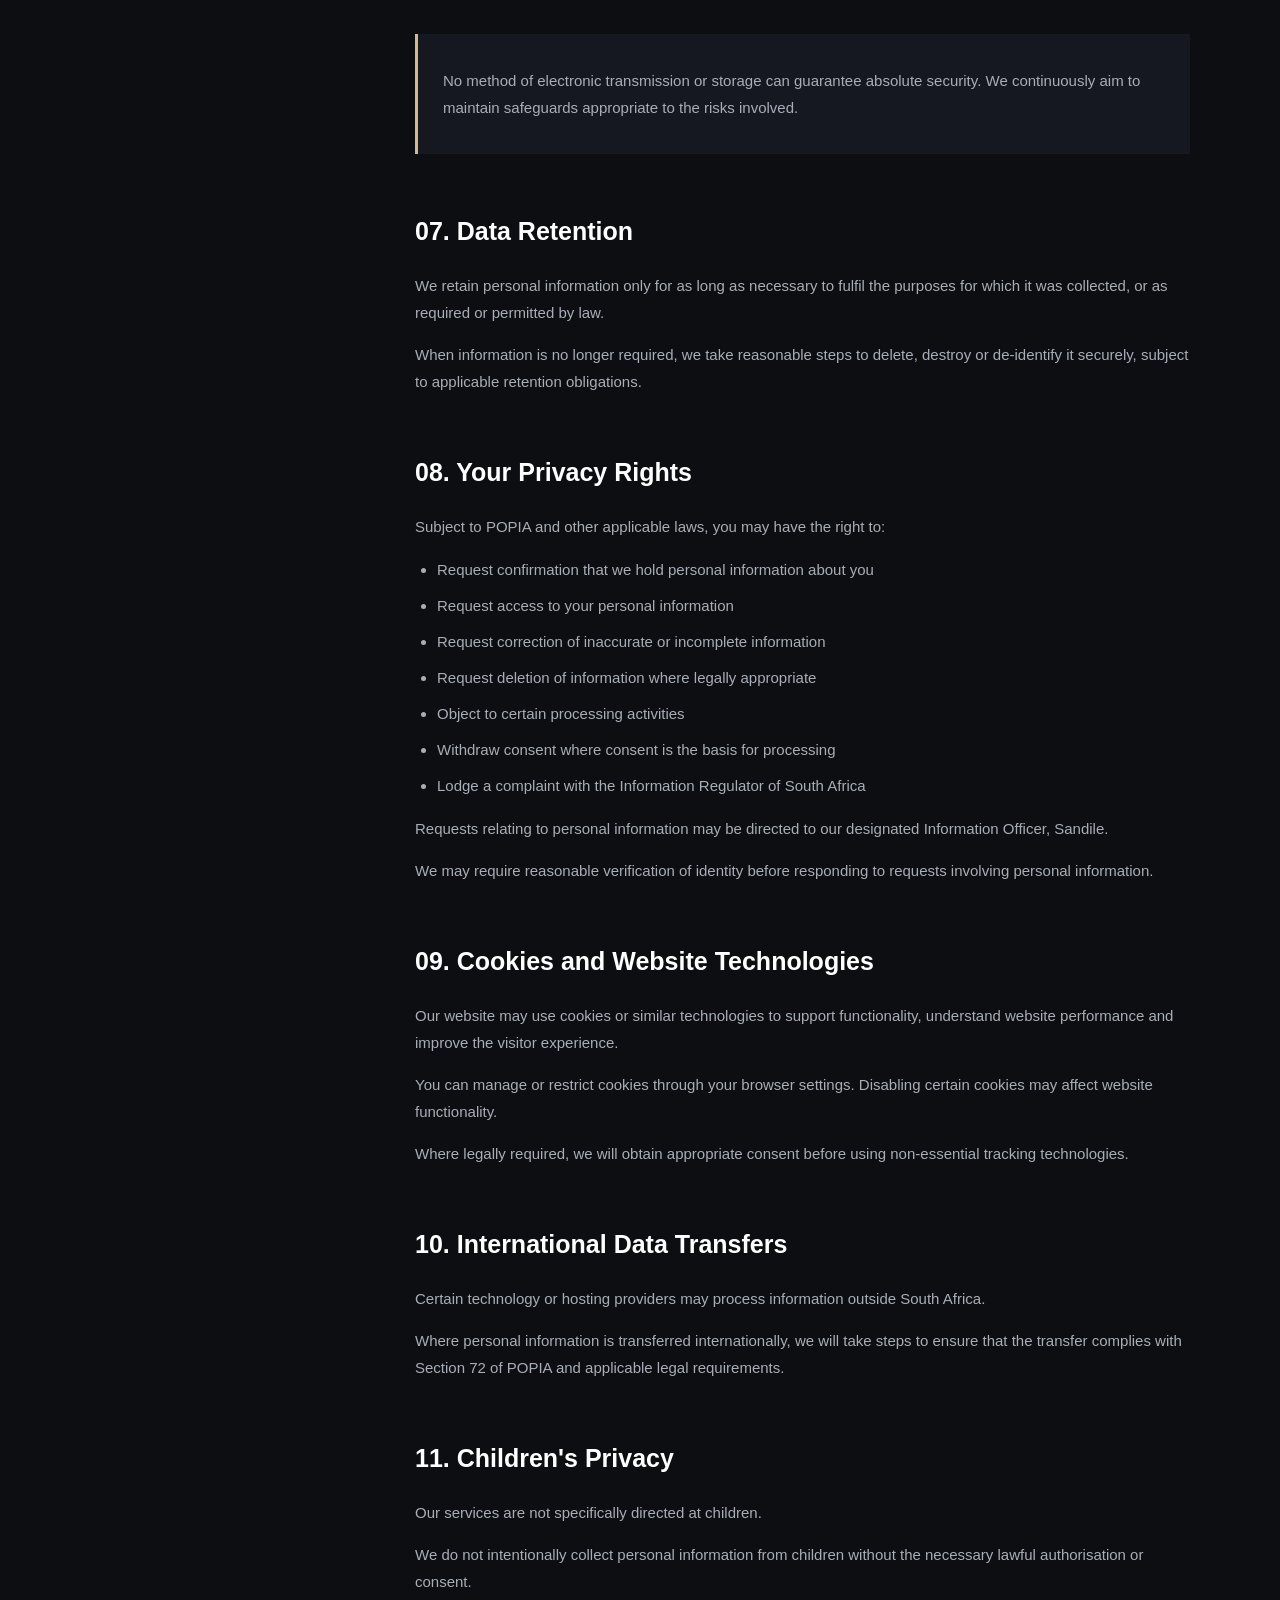
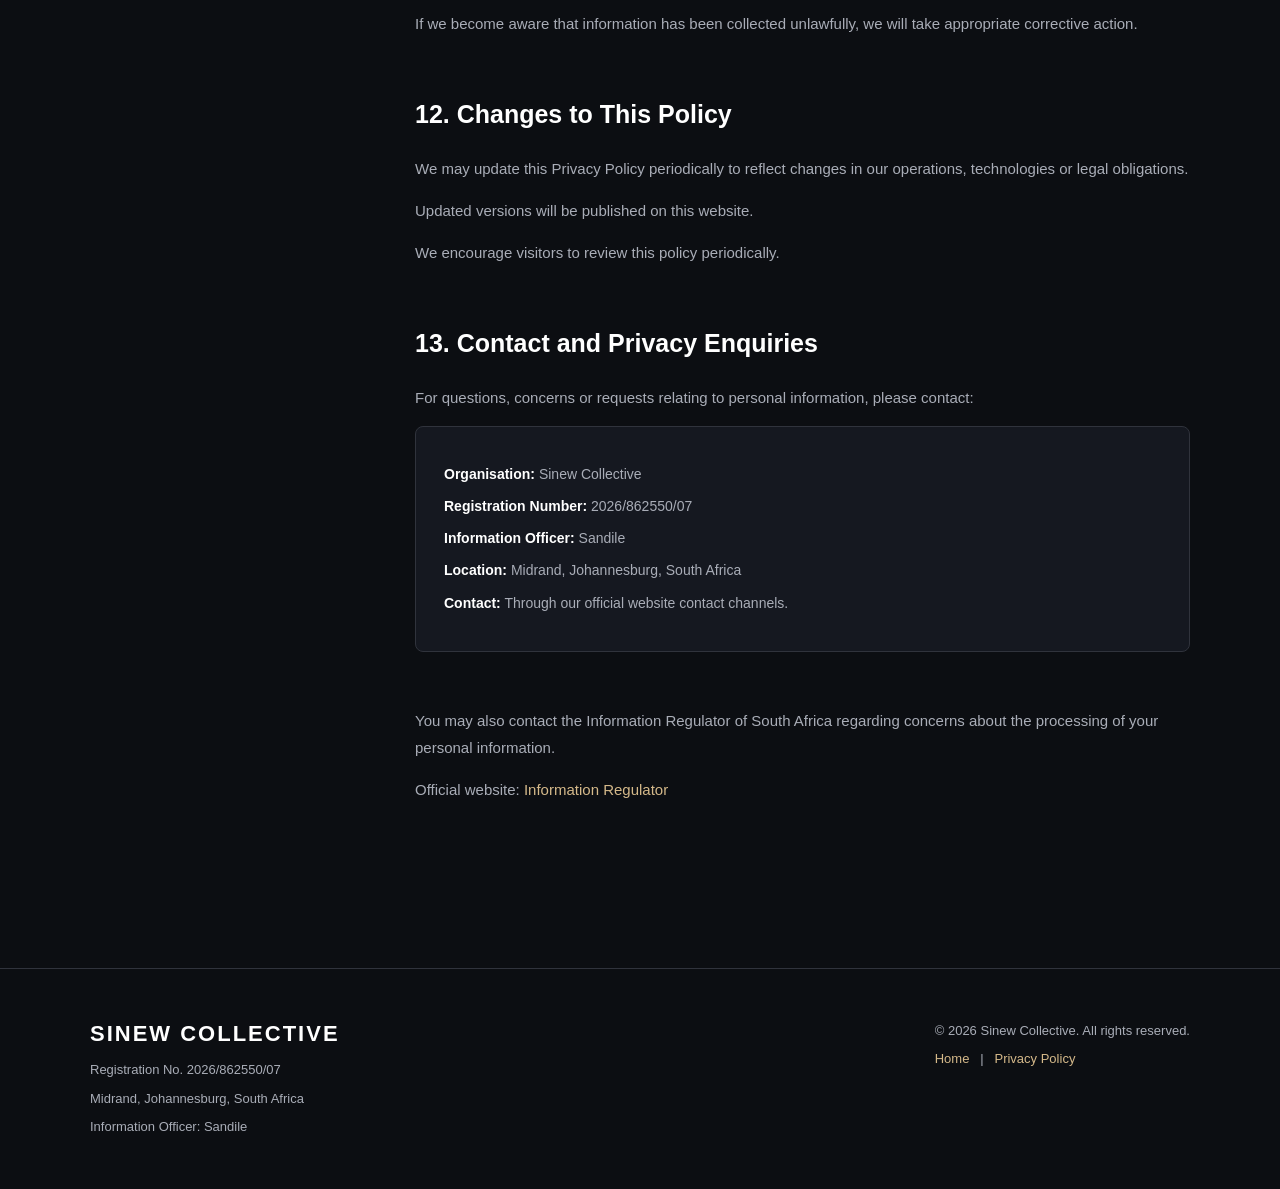
==== commit ca8e2508: "Update index.html" ====
--- a/privacy/index.html
+++ b/privacy/index.html
@@ -1,786 +1,743 @@
-<!doctype html>
-<html lang="en-ZA">
+
+<!DOCTYPE html>
+<html lang="en">
 <head>
-<meta charset="utf-8">
-<meta name="viewport" content="width=device-width, initial-scale=1, viewport-fit=cover">
-<title>Privacy notice | Sinew Collective</title>
-<meta name="description" content="What happens to a file you send us: who holds it, how long we keep it, and what we will not do with it.">
-<link rel="icon" href="/favicon.svg" type="image/svg+xml">
-<link rel="canonical" href="https://www.sinewcollective.co.za/privacy/">
-<meta property="og:type" content="website">
-<meta property="og:site_name" content="Sinew Collective">
-<meta property="og:title" content="Privacy notice | Sinew Collective">
-<meta property="og:description" content="What happens to a file you send us: who holds it, how long we keep it, and what we will not do with it.">
-<meta property="og:url" content="https://www.sinewcollective.co.za/privacy/">
-<meta property="og:locale" content="en_ZA">
-<meta name="robots" content="noindex">
-<meta http-equiv="Content-Security-Policy" content="default-src 'none'; script-src 'sha256-zeUXc7jOHO/kwisCSS2NmMbLgmbFUcGgBVvyjgHkp34='; style-src 'sha256-anAalYHqOo51o4HuH1bu5KpMi8Y1LAyqtEw77iBX8JU='; img-src 'self'; font-src 'self'; base-uri 'none'; form-action 'none'; object-src 'none'; upgrade-insecure-requests">
-<meta name="referrer" content="no-referrer">
-<style>
-
-@font-face { font-family: "Bricolage Grotesque"; font-style: normal; font-display: swap; font-weight: 200 800; font-stretch: 75% 100%; src: url(/fonts/bricolage-grotesque-latin-standard-normal.woff2) format("woff2"); }
-@font-face { font-family: "Newsreader"; font-style: normal; font-display: swap; font-weight: 200 800; src: url(/fonts/newsreader-latin-standard-normal.woff2) format("woff2"); }
-@font-face { font-family: "Newsreader"; font-style: italic; font-display: swap; font-weight: 200 800; src: url(/fonts/newsreader-latin-wght-italic.woff2) format("woff2"); }
-@font-face { font-family: "Spline Sans Mono"; font-style: normal; font-display: swap; font-weight: 400; src: url(/fonts/spline-sans-mono-latin-400-normal.woff2) format("woff2"); }
-@font-face { font-family: "Spline Sans Mono"; font-style: normal; font-display: swap; font-weight: 500; src: url(/fonts/spline-sans-mono-latin-500-normal.woff2) format("woff2"); }
-
-:root, :root[data-theme="dark"] {
-  --page: #F2ECE4;
-  --raised: #E9E1D6;
-  --ink: #2B2B2B;
-  --ink-deep: #1C1A17;
-  --muted: #635B52;
-  --accent: #A6532C;
-  --accent-fg: #8A4322;
-  --hairline: #C9BCA9;
-  --rule: #DED5C8;
-  --signal: #FFC72C;   
-  --font: "Bricolage Grotesque", ui-sans-serif, system-ui, -apple-system, "Segoe UI", sans-serif;
-  --font-read: "Newsreader", ui-serif, Georgia, "Iowan Old Style", serif;
-  --font-figure: "Spline Sans Mono", ui-monospace, SFMono-Regular, Menlo, monospace;
-  --wrap: 1180px;
-  --r-card: 6px;
-  --r-control: 4px;
-  color-scheme: light;
-}
-@media (prefers-color-scheme: dark) { :root:not([data-theme="light"]) { color-scheme: light; } }
-
-:root { box-sizing: border-box; padding-top: env(safe-area-inset-top, 0px); padding-bottom: env(safe-area-inset-bottom, 0px); }
-*, *::before, *::after { box-sizing: inherit; }
-html { scroll-behavior: smooth; scroll-padding-top: calc(env(safe-area-inset-top, 0px) + 76px); }
-@media (prefers-reduced-motion: reduce) { html { scroll-behavior: auto; } }
-body { margin: 0; background: var(--page); color: var(--ink); font-family: var(--font); font-size: 17px; line-height: 1.55; -webkit-font-smoothing: antialiased; }
-img { max-width: 100%; height: auto; display: block; }
-a { color: var(--accent-fg); text-underline-offset: 3px; }
-a:hover { color: var(--ink-deep); }
-:focus-visible { outline: 2px solid var(--accent); outline-offset: 3px; border-radius: 2px; }
-.wrap { max-width: var(--wrap); margin: 0 auto; padding: 0 clamp(20px, 4vw, 40px); }
-.band { padding: clamp(64px, 9vw, 112px) 0; }
-.band--raised { background: var(--raised); }
-.label { font-family: var(--font-figure); font-size: 13px; letter-spacing: 0.02em; color: var(--accent-fg); margin: 0 0 14px; }
-h1, h2, h3 { font-family: var(--font); color: var(--ink-deep); margin: 0; font-optical-sizing: auto; }
-
-h2 { font-size: clamp(30px, 4.4vw, 56px); line-height: .98; font-weight: 800; letter-spacing: -0.005em; text-transform: uppercase; font-variation-settings: "wdth" 92; max-width: 18ch; }
-h3 { font-size: 21px; line-height: 1.25; font-weight: 620; }
-.lede { font-family: var(--font-read); font-size: 20px; line-height: 1.6; color: var(--muted); max-width: 60ch; margin: 18px 0 0; }
-.read { font-family: var(--font-read); font-size: 18.5px; line-height: 1.65; }
-.head { margin-bottom: clamp(36px, 5vw, 56px); }
-
-.btn { display: inline-flex; align-items: center; justify-content: center; min-height: 48px; padding: 0 22px; border-radius: var(--r-control); font: 600 16px/1 var(--font); text-decoration: none; border: 1.5px solid var(--accent); cursor: pointer; }
-.btn--solid { background: var(--accent); color: var(--page); }
-.btn--solid:hover { background: var(--accent-fg); border-color: var(--accent-fg); color: var(--page); }
-.btn--line { background: transparent; color: var(--accent-fg); }
-.btn--line:hover { background: var(--raised); color: var(--ink-deep); }
-.actions { display: flex; flex-wrap: wrap; gap: 12px; margin-top: 32px; }
-
-.mast { position: sticky; top: 0; z-index: 20; background: var(--page); border-bottom: 1px solid var(--rule); padding-top: env(safe-area-inset-top, 0px); margin-top: calc(-1 * env(safe-area-inset-top, 0px)); }
-.mast__in { display: flex; align-items: center; gap: 24px; min-height: 68px; }
-.brand { display: flex; align-items: center; gap: 10px; color: var(--ink-deep); text-decoration: none; font-weight: 650; font-size: 18px; margin-right: auto; }
-.brand svg { width: 16px; height: 25px; }
-.nav { display: flex; align-items: center; gap: 26px; }
-.nav a:not(.btn) { color: var(--ink); text-decoration: none; font-size: 15.5px; }
-.nav a:not(.btn):hover { color: var(--accent-fg); }
-.nav .btn { min-height: 42px; padding: 0 16px; font-size: 15px; }
-.menu { display: none; background: none; border: 1px solid var(--hairline); border-radius: var(--r-control); width: 44px; height: 44px; color: var(--ink-deep); cursor: pointer; }
-
-@media (max-width: 1040px) {
-  .menu { display: inline-flex; align-items: center; justify-content: center; }
-  .nav { display: none; position: absolute; left: 0; right: 0; top: 100%; background: var(--page); border-bottom: 1px solid var(--rule); flex-direction: column; align-items: stretch; gap: 0; padding: 8px clamp(20px, 4vw, 40px) 20px; }
-  .nav.is-open { display: flex; }
-  .nav a:not(.btn) { padding: 12px 0; border-bottom: 1px solid var(--rule); }
-  .nav .btn { margin-top: 14px; }
-}
-
-.hero { padding: 0 0 clamp(48px, 7vw, 80px); }
-.hero__stage { position: relative; overflow: hidden; background: var(--accent-fg); color: var(--page); min-height: min(88svh, 900px); display: flex; align-items: center; isolation: isolate; }
-.hero__photos { position: absolute; inset: 0; z-index: -2; }
-.hero__photos img { position: absolute; inset: -3%; width: 106%; height: 106%; max-width: none; object-fit: cover; filter: grayscale(1) contrast(.85) brightness(1.1) blur(2px); opacity: 0; animation: hero-photo 21s linear infinite; }
-.hero__photos img:nth-child(1) { animation-delay: -2s; }
-.hero__photos img:nth-child(2) { animation-delay: 5s; }
-.hero__photos img:nth-child(3) { animation-delay: 12s; }
-@keyframes hero-photo { 0% { opacity: 0; scale: 1; } 8% { opacity: 1; } 33% { opacity: 1; } 42% { opacity: 0; scale: 1.06; } 100% { opacity: 0; scale: 1.06; } }
-
-.hero__stage::before { content: ""; position: absolute; inset: 0; z-index: -1; background: linear-gradient(100deg, rgba(138, 67, 34, .93) 0%, rgba(138, 67, 34, .88) 55%, rgba(138, 67, 34, .80) 100%); }
-.hero__field { position: absolute; inset: 0; width: 100%; height: 100%; z-index: -1; pointer-events: none; }
-.hero__in { position: relative; width: 100%; padding-top: clamp(56px, 8vw, 96px); padding-bottom: clamp(72px, 10vw, 120px); }
-
-.hero .label { color: var(--page); letter-spacing: .12em; }
-.hero h1 { color: var(--page); font-size: clamp(46px, 8.4vw, 120px); line-height: .92; font-weight: 800; letter-spacing: -0.01em; text-transform: uppercase; font-variation-settings: "wdth" 92; margin-top: 8px; }
-.hero h1 span { display: block; }
-.hero h1 .hi { color: var(--signal); }
-.hero .lede { color: var(--page); font-size: clamp(18px, 1.7vw, 21px); max-width: 50ch; margin-top: 32px; }
-.btn--signal { background: var(--signal); color: var(--ink-deep); border-color: var(--signal); }
-.btn--signal:hover { background: var(--page); border-color: var(--page); color: var(--ink-deep); }
-.btn--ghost { background: transparent; color: var(--page); border-color: var(--page); }
-.btn--ghost:hover { background: var(--page); color: var(--accent-fg); }
-.hero :focus-visible { outline-color: var(--signal); }
-.cue { position: absolute; left: 50%; bottom: 22px; translate: -50% 0; width: 26px; height: 42px; border: 1.5px solid var(--page); border-radius: 14px; opacity: .8; }
-.cue span { position: absolute; left: 50%; top: 8px; width: 4px; height: 8px; margin-left: -2px; border-radius: 2px; background: var(--page); animation: cue 2s ease-in-out infinite; }
-@keyframes cue { 0%, 20% { translate: 0 0; opacity: 1; } 80%, 100% { translate: 0 14px; opacity: 0; } }
-@media (prefers-reduced-motion: reduce) {
-  .hero__photos img, .cue span { animation: none; }
-  .hero__photos img:first-child { opacity: 1; }
-}
-@media (max-width: 640px) { .hero__stage { min-height: 0; } .cue { display: none; } }
-.stats { display: grid; grid-template-columns: repeat(4, minmax(0, 1fr)); margin-top: clamp(40px, 6vw, 64px); border-top: 1px solid var(--hairline); }
-.stat { padding: 22px 20px 0 0; }
-.stat + .stat { padding-left: 20px; border-left: 1px solid var(--rule); }
-.stat b { display: block; font-family: var(--font-figure); font-weight: 500; font-size: clamp(30px, 3.4vw, 42px); line-height: 1; color: var(--accent-fg); letter-spacing: -0.02em; }
-.stat span { display: block; margin-top: 12px; font-size: 15px; line-height: 1.4; color: var(--muted); max-width: 22ch; }
-@media (max-width: 760px) {
-  .stats { grid-template-columns: 1fr 1fr; }
-  .stat:nth-child(3) { padding-left: 0; border-left: 0; }
-  .stat:nth-child(n+3) { border-top: 1px solid var(--rule); margin-top: 22px; }
-}
-
-.split { display: grid; grid-template-columns: 1.05fr 1fr; gap: clamp(32px, 6vw, 80px); align-items: center; }
-.split .read p { margin: 18px 0 0; max-width: 58ch; }
-.split--top { align-items: start; }
-.split--top .read p:first-child { margin-top: 0; }
-@media (max-width: 860px) { .split { grid-template-columns: 1fr; } }
-.plate { margin: 0; border-radius: var(--r-card); aspect-ratio: 4 / 3; background: var(--raised); }
-
-.ph { position: relative; overflow: hidden; margin: 0; background: var(--raised); }
-.ph > img { position: absolute; inset: 0; width: 100%; height: 100%; object-fit: cover; filter: grayscale(1) contrast(1.08) brightness(1.02); }
-.ph::after { content: ""; position: absolute; inset: 0; background: var(--accent); mix-blend-mode: multiply; opacity: .3; pointer-events: none; }
-
-.chapter { background: var(--accent-fg); color: var(--page); padding: clamp(72px, 10vw, 128px) 0; }
-.chapter h2 { color: var(--page); }
-.chapter .lede { color: var(--page); }
-.chapter :focus-visible { outline-color: var(--signal); }
-
-.answers { margin: 0; border-top: 2px solid var(--ink-deep); }
-.answers > div { display: grid; grid-template-columns: minmax(0, 1fr) minmax(0, 1.3fr); gap: clamp(16px, 4vw, 56px); align-items: baseline; padding: clamp(18px, 2.4vw, 28px) 0; border-bottom: 1px solid var(--hairline); }
-.answers dt { font-size: clamp(28px, 4vw, 52px); line-height: 1; font-weight: 800; text-transform: uppercase; letter-spacing: -0.005em; font-variation-settings: "wdth" 92; color: var(--accent-fg); }
-.answers dd { margin: 0; font-family: var(--font-read); font-size: clamp(18px, 1.7vw, 22px); line-height: 1.45; }
-.aside { margin: 22px 0 0; font-size: 15px; color: var(--muted); }
-@media (max-width: 640px) { .answers > div { grid-template-columns: 1fr; gap: 6px; } }
-
-.est { display: grid; grid-template-columns: minmax(0, 1fr) minmax(0, 1.1fr); gap: clamp(36px, 6vw, 96px); align-items: start; }
-.est__hint { margin: 28px 0 20px; font-size: 14px; font-family: var(--font-figure); color: var(--page); opacity: .9; }
-.est__field { margin-bottom: 20px; }
-.est__field label { display: block; font-size: 15.5px; margin-bottom: 8px; }
-.est__pair { display: grid; grid-template-columns: minmax(0, 1fr) 8.5em; gap: 16px; align-items: center; }
-.est__pair input[type="range"] { width: 100%; accent-color: var(--signal); cursor: ew-resize; }
-.est input[type="number"] { border-color: transparent; }
-.est__sheet { font-family: var(--font-figure); padding-top: 8px; min-width: 0; }
-.est__line { display: grid; grid-template-columns: 1.6ch minmax(0, auto) 1fr; gap: 0 18px; align-items: baseline; padding: 10px 0; font-size: clamp(22px, 2.4vw, 32px); border-bottom: 1px solid rgba(242, 236, 228, .25); }
-.est__line .op { color: var(--signal); }
-.est__line b { font-weight: 500; text-align: right; min-width: 6ch; padding: 0 4px; border-radius: var(--r-control); transition: background-color .3s ease, color .3s ease; }
-.est__line .unit { font-size: .55em; opacity: .85; }
-.est__line b.is-moving { background: var(--signal); color: var(--ink-deep); }
-.est__total { border-top: 3px double var(--page); margin-top: 6px; padding-top: 20px; }
-.est__total span { display: block; font-family: var(--font); font-size: 15.5px; opacity: .9; }
-.est__sheet { container-type: inline-size; }
-
-.est__total strong { display: block; font-weight: 500; font-size: clamp(34px, 11.5cqi, 92px); line-height: 1.05; margin-top: 8px; color: var(--signal); letter-spacing: -0.02em; white-space: nowrap; transition: color .3s ease; }
-.est__total strong.is-moving { color: var(--page); }
-.est__note { margin: 24px 0 0; font-family: var(--font-read); font-size: 17px; line-height: 1.6; max-width: 56ch; opacity: .92; }
-@media (prefers-reduced-motion: reduce) { .est__line b, .est__total strong { transition: none; } }
-@media (max-width: 860px) { .est { grid-template-columns: 1fr; } }
-
-.grid3 { display: grid; grid-template-columns: repeat(3, minmax(0, 1fr)); gap: 20px; }
-.card { background: var(--raised); border-radius: var(--r-card); overflow: hidden; display: flex; flex-direction: column; }
-.card__img { aspect-ratio: 16 / 9; }
-.card__img--drawn { position: relative; overflow: hidden; margin: 0; background: var(--raised); border-bottom: 1px solid var(--hairline); }
-.card__img--drawn svg { position: absolute; inset: 0; width: 100%; height: 100%; }
-.card__body { padding: 24px 24px 28px; }
-.card__tag { font-family: var(--font-read); font-style: italic; font-size: 18px; line-height: 1.4; color: var(--accent-fg); margin: 0 0 12px; }
-.card__body p { margin: 12px 0 0; font-family: var(--font-read); font-size: 17px; line-height: 1.6; }
-.after { margin-top: 28px; }
-@media (max-width: 900px) { .grid3 { grid-template-columns: 1fr; max-width: 620px; } }
-
-.rows { display: grid; gap: clamp(40px, 6vw, 80px); }
-.row { display: grid; grid-template-columns: minmax(0, 1fr) minmax(0, 1fr); gap: clamp(28px, 5vw, 72px); align-items: center; }
-.row:nth-child(even) > figure { order: 2; }
-.row > figure { aspect-ratio: 4 / 3; border-radius: var(--r-card); }
-.row h3 { font-size: clamp(26px, 2.8vw, 36px); font-weight: 800; text-transform: uppercase; font-variation-settings: "wdth" 92; line-height: 1; }
-.row .read { margin: 14px 0 0; max-width: 52ch; }
-.row ul { margin: 20px 0 0; padding: 0; list-style: none; border-top: 1px solid var(--hairline); }
-.row li { padding: 11px 0; border-bottom: 1px solid var(--rule); font-size: 15.5px; line-height: 1.45; }
-@media (max-width: 860px) { .row { grid-template-columns: 1fr; } .row:nth-child(even) > figure { order: 0; } }
-
-.run { overflow: hidden; padding: 0 0 clamp(64px, 9vw, 112px); }
-.run__track { display: flex; gap: 14px; width: max-content; animation: drift 70s linear infinite; }
-.run:hover .run__track, .run:focus-within .run__track { animation-play-state: paused; }
-.run figure { height: clamp(180px, 22vw, 260px); border-radius: var(--r-card); flex: none; }
-.run figure > img { position: static; height: 100%; width: auto; }
-@keyframes drift { to { transform: translateX(-50%); } }
-@media (prefers-reduced-motion: reduce) { .run__track { animation: none; } .run { overflow-x: auto; } }
-
-.steps { list-style: none; margin: 0; padding: 0; display: grid; grid-template-columns: repeat(5, minmax(0, 1fr)); gap: 0 24px; position: relative; }
-.steps::before { content: ""; position: absolute; left: 0; right: 0; top: 29px; height: 2px; background: var(--accent); }
-.steps li { position: relative; display: flex; flex-direction: column; padding-top: 52px; }
-.steps li::before { content: ""; position: absolute; left: 0; top: 22px; width: 16px; height: 16px; border-radius: 50%; background: var(--page); border: 2px solid var(--accent); }
-.steps li:first-child::before { background: var(--accent); }
-.steps .n { position: absolute; top: 0; left: 0; font-family: var(--font-figure); font-size: 14px; color: var(--accent-fg); }
-.steps h3 { font-size: 19px; }
-.steps p { font-family: var(--font-read); font-size: 16.5px; line-height: 1.55; margin: 10px 0 0; flex: 1; }
-.steps .tag { flex: none; margin-top: 16px; font-family: var(--font-figure); font-size: 12.5px; line-height: 1.4; color: var(--muted); }
-@media (max-width: 1000px) {
-  .steps { grid-template-columns: 1fr; gap: 28px; padding-left: 36px; }
-  .steps::before { left: 7px; right: auto; top: 6px; bottom: 6px; width: 2px; height: auto; }
-  .steps li { padding-top: 0; }
-  .steps li::before { left: -36px; top: 2px; }
-  .steps .n { position: static; margin-bottom: 4px; }
-}
-
-.faq { display: grid; grid-template-columns: 1fr 1.7fr; gap: clamp(28px, 5vw, 72px); align-items: start; }
-.faq details { border-top: 1px solid var(--hairline); }
-.faq details:last-child { border-bottom: 1px solid var(--hairline); }
-.faq summary { list-style: none; cursor: pointer; display: flex; justify-content: space-between; align-items: center; gap: 16px; min-height: 64px; padding: 16px 0; font-size: 19px; font-weight: 600; color: var(--ink-deep); }
-.faq summary::-webkit-details-marker { display: none; }
-.faq summary::after { content: "+"; font-family: var(--font-figure); font-size: 22px; color: var(--accent-fg); flex: none; width: 24px; text-align: center; }
-.faq details[open] summary::after { content: "\2212"; }
-.faq .ans { padding: 0 0 22px; font-family: var(--font-read); font-size: 17.5px; line-height: 1.65; max-width: 64ch; }
-.faq .ans p { margin: 0 0 12px; }
-@media (max-width: 860px) { .faq { grid-template-columns: 1fr; } }
-
-.doors { display: grid; grid-template-columns: minmax(0, 1fr) minmax(0, 1.25fr); gap: 0; border-top: 2px solid var(--ink-deep); }
-.door { padding: clamp(24px, 3vw, 40px) clamp(0px, 3vw, 40px) 0 0; }
-
-.door { scroll-margin-top: 22px; }
-.door + .door { padding-left: clamp(24px, 3vw, 48px); padding-right: 0; border-left: 1px solid var(--hairline); }
-.door__tag { font-family: var(--font-figure); font-size: 13px; color: var(--accent-fg); margin: 0 0 10px; }
-.door h3 { font-size: clamp(24px, 2.6vw, 32px); font-weight: 800; text-transform: uppercase; font-variation-settings: "wdth" 92; line-height: 1; }
-.door .read { margin: 14px 0 0; font-size: 17.5px; }
-.door .note { font-size: 14.5px; color: var(--muted); margin: 10px 0 0; line-height: 1.5; }
-.next { list-style: none; margin: 24px 0 0; padding: 0; }
-.next li { display: grid; grid-template-columns: 28px 1fr; gap: 12px; padding: 12px 0; border-top: 1px solid var(--hairline); font-size: 16px; line-height: 1.5; }
-.next b { font-family: var(--font-figure); font-weight: 500; color: var(--accent-fg); }
-.next strong { font-weight: 620; color: var(--ink-deep); }
-.inperson { margin-top: 28px; padding: 20px 22px; background: var(--page); border-radius: var(--r-card); }
-.inperson h4 { margin: 0; font-size: 17px; font-weight: 620; color: var(--ink-deep); }
-.inperson p { margin: 8px 0 0; font-family: var(--font-read); font-size: 16px; line-height: 1.55; }
-.form__grid { display: grid; grid-template-columns: 1fr 1fr; gap: 0 16px; }
-.form label { display: block; font-size: 15px; margin: 16px 0 6px; }
-.est input[type="number"], .form input, .form textarea, .form select { width: 100%; font: 500 16px/1.3 var(--font-figure); color: var(--ink-deep); background: var(--page); border: 1px solid var(--hairline); border-radius: var(--r-control); padding: 11px 12px; min-height: 46px; }
-.form select { appearance: none; background-image: linear-gradient(45deg, transparent 50%, var(--accent-fg) 50%), linear-gradient(135deg, var(--accent-fg) 50%, transparent 50%); background-position: calc(100% - 20px) 50%, calc(100% - 14px) 50%; background-size: 6px 6px; background-repeat: no-repeat; padding-right: 40px; font-family: var(--font); font-weight: 400; }
-.form textarea { min-height: 96px; resize: vertical; font-family: var(--font-read); font-weight: 400; }
-.form .btn { margin-top: 20px; width: 100%; }
-.btn--block { margin-top: 24px; width: 100%; }
-.form { display: none; }
-.js .form { display: block; }
-.js .nojs { display: none; }
-.form__done { margin: 14px 0 0; font-size: 14.5px; color: var(--accent-fg); }
-.direct { margin: 36px 0 0; font-size: 15.5px; }
-@media (max-width: 900px) {
-  .doors { grid-template-columns: 1fr; }
-  .door, .door + .door { padding: 28px 0 0; border-left: 0; }
-  .door + .door { margin-top: 36px; border-top: 1px solid var(--hairline); }
-}
-@media (max-width: 520px) { .form__grid { grid-template-columns: 1fr; } }
-
-.close { background: var(--accent-fg); color: var(--page); padding: clamp(64px, 9vw, 104px) 0; }
-.close h2 { color: var(--page); max-width: 20ch; }
-.close p { font-family: var(--font-read); font-size: 21px; margin: 18px 0 0; }
-.close .btn { background: var(--page); color: var(--accent-fg); border-color: var(--page); }
-.close .btn:hover { background: var(--raised); color: var(--ink-deep); }
-
-.close__in { display: grid; grid-template-columns: 1fr auto; gap: clamp(32px, 6vw, 80px); align-items: center; }
-.knot { width: clamp(96px, 13vw, 168px); height: auto; display: block; overflow: visible; }
-.knot path { stroke: var(--page); }
-
-.js .knot path { stroke-dasharray: 1; stroke-dashoffset: 1; opacity: 0; }
-.js .knot.is-drawn path { stroke-dashoffset: 0; opacity: 1; transition: stroke-dashoffset 1.1s cubic-bezier(.6,.05,.3,1), opacity 0s; }
-.js .knot.is-drawn path:nth-child(2) { transition-delay: .9s; transition-duration: .6s; }
-.js .knot.is-drawn path:nth-child(3) { transition-delay: 1.3s; transition-duration: .9s; }
-.js .knot.is-drawn path:nth-child(4) { transition-delay: 2.0s; transition-duration: .5s; }
-.js .knot.is-drawn path:nth-child(5) { transition-delay: 2.4s; transition-duration: .4s; }
-@media (prefers-reduced-motion: reduce) { .js .knot path { stroke-dashoffset: 0; opacity: 1; transition: none !important; } }
-@media (max-width: 640px) { .close__in { grid-template-columns: 1fr; } .knot { width: 84px; order: -1; } }
-
-.page-hero { padding: clamp(56px, 9vw, 112px) 0 clamp(40px, 6vw, 72px); }
-.page-hero h1 { font-size: clamp(38px, 6vw, 84px); line-height: .95; font-weight: 800; letter-spacing: -0.01em; text-transform: uppercase; font-variation-settings: "wdth" 92; max-width: 16ch; }
-.page-hero h1:focus { outline: none; }
-.facts { display: grid; grid-template-columns: repeat(4, minmax(0, 1fr)); margin-top: clamp(40px, 6vw, 72px); border-top: 1px solid var(--hairline); }
-.facts div { padding: 20px 20px 0 0; }
-.facts div + div { padding-left: 20px; border-left: 1px solid var(--rule); }
-.facts b { display: block; font-size: 20px; font-weight: 620; color: var(--accent-fg); }
-.facts span { display: block; margin-top: 8px; font-size: 15px; color: var(--muted); }
-@media (max-width: 760px) { .facts { grid-template-columns: 1fr 1fr; } .facts div:nth-child(3) { padding-left: 0; border-left: 0; } .facts div:nth-child(n+3) { border-top: 1px solid var(--rule); margin-top: 20px; } }
-.plist { list-style: none; margin: 0; padding: 0; display: grid; grid-template-columns: repeat(2, minmax(0, 1fr)); gap: 22px 40px; }
-.plist li { font-family: var(--font-read); font-size: 18.5px; line-height: 1.5; padding-top: 14px; border-top: 2px solid var(--accent); }
-@media (max-width: 760px) { .plist { grid-template-columns: 1fr; } }
-.origin { max-width: 62ch; }
-.origin p { margin: 22px 0 0; font-size: clamp(19px, 1.7vw, 21px); color: var(--muted); }
-.sub { font-size: clamp(20px, 2vw, 24px); margin: clamp(40px, 5vw, 56px) 0 22px; }
-.split > * { min-width: 0; }
-
-.todo { font-family: var(--font-figure); font-size: 0.82em; font-style: normal; font-weight: 500; color: var(--accent-fg); background: var(--page); border: 1px dashed var(--accent); border-radius: 3px; padding: 1px 6px; }
-.empty { background: var(--page); border: 1px solid var(--hairline); border-radius: var(--r-card); padding: clamp(28px, 4vw, 48px); max-width: 760px; }
-.empty h2 { font-size: clamp(26px, 3vw, 34px); }
-.empty .read p { margin: 14px 0 0; }
-.articles { display: grid; grid-template-columns: repeat(3, minmax(0, 1fr)); gap: 20px; }
-.article { background: var(--page); border: 1px solid var(--hairline); border-radius: var(--r-card); padding: 24px; display: flex; flex-direction: column; }
-.article .label { margin-bottom: 10px; }
-.article p { font-family: var(--font-read); font-size: 17px; line-height: 1.55; margin: 12px 0 0; flex: 1; }
-.article time { font-family: var(--font-figure); font-size: 13px; color: var(--muted); margin-top: 16px; }
-@media (max-width: 900px) { .articles { grid-template-columns: 1fr; } }
-.nav a[aria-current="page"] { color: var(--accent-fg); text-decoration: underline; text-decoration-thickness: 2px; text-underline-offset: 6px; }
-
-.head h1 { font-size: clamp(34px, 5vw, 60px); line-height: 1.04; font-weight: 700; letter-spacing: -0.025em; font-variation-settings: "wdth" 88; max-width: 20ch; }
-.head h1:focus, .pv h1:focus { outline: none; }
-
-.pv { max-width: 780px; }
-.pv h1 { font-size: clamp(34px, 5vw, 64px); line-height: .98; font-weight: 800; text-transform: uppercase; font-variation-settings: "wdth" 92; }
-.pv h2 { font-size: clamp(22px, 2.4vw, 28px); margin: 44px 0 0; max-width: none; text-transform: none; font-weight: 650; line-height: 1.15; font-variation-settings: normal; }
-.pv p, .pv li { font-family: var(--font-read); font-size: 18px; line-height: 1.65; }
-.pv ul { padding-left: 1.2em; }
-.pv__meta { display: grid; grid-template-columns: 1fr 1fr; gap: 16px 32px; margin: 32px 0 0; padding: 24px; background: var(--raised); border-radius: var(--r-card); }
-.pv__meta strong { font-family: var(--font-figure); font-weight: 500; font-size: 13px; color: var(--muted); }
-.pv__meta p { margin: 4px 0 0; font-size: 16.5px; }
-@media (max-width: 640px) { .pv__meta { grid-template-columns: 1fr; } }
-.lost { max-width: 640px; }
-
-.js .rv { opacity: 0; translate: 0 22px; transition: opacity .75s cubic-bezier(.2,.7,.2,1), translate .75s cubic-bezier(.2,.7,.2,1); transition-delay: calc(var(--rv-i, 0) * 90ms); }
-.js .rv.is-in { opacity: 1; translate: 0 0; }
-@media (prefers-reduced-motion: reduce) { .js .rv { opacity: 1; translate: none; transition: none; } }
-@media print { .js .rv { opacity: 1 !important; translate: none !important; transition: none !important; } }
-
-.foot { background: var(--raised); padding: 64px 0 40px; font-size: 15.5px; }
-.foot__grid { display: grid; grid-template-columns: 1.6fr 1fr 1fr 1.2fr; gap: 40px; }
-.foot__h { text-transform: none; letter-spacing: 0; line-height: 1.4; max-width: none; font-variation-settings: normal; font-family: var(--font-figure); font-weight: 500; font-size: 13px; color: var(--muted); margin: 0 0 14px; }
-.foot ul { list-style: none; margin: 0; padding: 0; }
-.foot li { margin: 0 0 8px; }
-.foot a { color: var(--ink); text-decoration: none; }
-.foot a:hover { color: var(--accent-fg); text-decoration: underline; }
-.foot__line { font-family: var(--font-read); font-size: 17px; color: var(--muted); max-width: 40ch; margin: 14px 0 0; }
-.foot__base { margin-top: 48px; padding-top: 20px; border-top: 1px solid var(--hairline); font-size: 14px; color: var(--muted); display: flex; flex-wrap: wrap; gap: 8px 24px; justify-content: space-between; }
-@media (max-width: 900px) { .foot__grid { grid-template-columns: 1fr 1fr; } }
-@media (max-width: 520px) { .foot__grid { grid-template-columns: 1fr; } }
-</style>
+  <meta charset="UTF-8">
+  <meta name="viewport"
+        content="width=device-width, initial-scale=1.0">
+  <meta name="description"
+        content="Privacy Policy for Sinew Collective. Learn how we collect, use, protect and manage personal information in accordance with POPIA.">
+  <title>Privacy Policy | Sinew Collective</title>
+
+  <style>
+    :root {
+      --bg: #0c0e12;
+      --surface: #151820;
+      --text: #f5f5f5;
+      --muted: #a9adb7;
+      --accent: #d5b98a;
+      --border: #30333c;
+      --max-width: 1100px;
+    }
+
+    * {
+      box-sizing: border-box;
+    }
+
+    html {
+      scroll-behavior: smooth;
+    }
+
+    body {
+      margin: 0;
+      font-family: Arial, Helvetica, sans-serif;
+      background: var(--bg);
+      color: var(--text);
+      line-height: 1.8;
+    }
+
+    a {
+      color: var(--accent);
+      text-decoration: none;
+    }
+
+    a:hover {
+      text-decoration: underline;
+    }
+
+    .container {
+      width: min(90%, var(--max-width));
+      margin: auto;
+    }
+
+    header {
+      border-bottom: 1px solid var(--border);
+      background: rgba(12,14,18,.96);
+    }
+
+    .nav {
+      min-height: 85px;
+      display: flex;
+      align-items: center;
+      justify-content: space-between;
+      gap: 20px;
+    }
+
+    .logo {
+      font-size: 22px;
+      font-weight: 800;
+      letter-spacing: 2px;
+      color: #fff;
+      text-transform: uppercase;
+    }
+
+    .nav a {
+      font-size: 14px;
+    }
+
+    .hero {
+      padding: 100px 0 65px;
+      border-bottom: 1px solid var(--border);
+    }
+
+    .eyebrow {
+      color: var(--accent);
+      text-transform: uppercase;
+      font-size: 12px;
+      font-weight: 700;
+      letter-spacing: 3px;
+    }
+
+    h1 {
+      font-size: clamp(42px, 6vw, 76px);
+      line-height: 1.1;
+      margin: 18px 0 25px;
+      letter-spacing: -2px;
+    }
+
+    .hero p {
+      max-width: 760px;
+      color: var(--muted);
+      font-size: 17px;
+    }
+
+    .policy {
+      display: grid;
+      grid-template-columns: 260px 1fr;
+      gap: 65px;
+      padding: 75px 0 110px;
+    }
+
+    .sidebar {
+      align-self: start;
+      position: sticky;
+      top: 30px;
+    }
+
+    .sidebar h3 {
+      font-size: 12px;
+      color: var(--accent);
+      text-transform: uppercase;
+      letter-spacing: 2px;
+    }
+
+    .sidebar a {
+      display: block;
+      padding: 9px 0;
+      color: var(--muted);
+      font-size: 13px;
+    }
+
+    .sidebar a:hover {
+      color: #fff;
+    }
+
+    .meta {
+      background: var(--surface);
+      border: 1px solid var(--border);
+      border-radius: 8px;
+      padding: 28px;
+      margin-bottom: 55px;
+    }
+
+    .meta p {
+      margin: 7px 0;
+      font-size: 14px;
+    }
+
+    .meta strong {
+      color: #fff;
+    }
+
+    section {
+      margin-bottom: 55px;
+      scroll-margin-top: 30px;
+    }
+
+    h2 {
+      font-size: 25px;
+      margin-bottom: 18px;
+      color: #fff;
+    }
+
+    p, li {
+      color: var(--muted);
+      font-size: 15px;
+    }
+
+    ul {
+      padding-left: 22px;
+    }
+
+    li {
+      margin-bottom: 9px;
+    }
+
+    .highlight {
+      border-left: 3px solid var(--accent);
+      padding: 18px 25px;
+      background: var(--surface);
+      margin: 30px 0;
+    }
+
+    footer {
+      border-top: 1px solid var(--border);
+      padding: 45px 0;
+    }
+
+    .footer-content {
+      display: flex;
+      justify-content: space-between;
+      flex-wrap: wrap;
+      gap: 25px;
+    }
+
+    .footer-content p {
+      font-size: 13px;
+      margin: 5px 0;
+    }
+
+    @media (max-width: 800px) {
+      .policy {
+        grid-template-columns: 1fr;
+        gap: 30px;
+      }
+
+      .sidebar {
+        position: static;
+        border-bottom: 1px solid var(--border);
+        padding-bottom: 25px;
+      }
+
+      .hero {
+        padding: 65px 0 45px;
+      }
+
+      .nav {
+        min-height: 70px;
+      }
+    }
+  </style>
 </head>
+
 <body>
 
-<header class="mast">
-  <div class="wrap mast__in">
-    <a class="brand" href="/" aria-label="Sinew Collective, back to top"><svg aria-hidden="true" focusable="false" xmlns="http://www.w3.org/2000/svg" viewBox="0 0 624 964" fill="none" stroke="#A6532C" stroke-width="31" stroke-linecap="round"><path d="M332.0 327.0C339.6 323.0 363.1 312.1 377.8 302.9C392.5 293.8 407.3 283.7 420.0 272.0C432.8 260.2 445.2 246.8 454.2 232.3C463.1 217.9 470.6 201.6 474.0 185.3C477.4 169.1 477.9 150.9 474.7 134.9C471.5 118.8 464.3 102.3 454.7 89.0C445.1 75.7 431.4 64.1 417.2 55.2C403.0 46.4 386.1 40.2 369.5 36.0C352.9 31.8 334.8 30.0 317.4 30.0C300.1 30.0 282.1 31.9 265.4 36.0C248.7 40.1 232.1 46.2 217.4 54.5C202.8 62.9 188.4 73.6 177.4 86.1C166.4 98.6 156.8 113.9 151.2 129.5C145.7 145.0 143.3 163.0 144.2 179.5C145.2 196.0 150.1 213.2 157.1 228.5C164.1 243.8 174.8 258.2 186.2 271.0C197.7 283.9 211.9 295.1 225.9 305.4C239.9 315.7 255.2 324.5 270.3 333.0C285.3 341.5 300.8 349.0 316.3 356.5C331.8 364.0 347.6 370.8 363.2 378.0C378.8 385.2 394.6 391.9 410.1 399.4C425.6 406.9 441.2 414.2 456.2 422.9C471.2 431.5 486.4 440.6 500.2 451.2C514.1 461.9 527.9 473.8 539.4 486.9C550.8 499.9 561.2 514.4 569.1 529.6C577.1 544.7 583.1 561.2 586.8 577.8C590.6 594.5 592.2 612.3 591.6 629.4C590.9 646.5 588.1 664.1 583.2 680.5C578.3 696.9 571.0 712.9 562.2 727.6C553.3 742.3 542.0 756.3 529.9 768.8C517.8 781.3 503.8 792.9 489.4 802.6C475.1 812.3 459.6 820.3 443.8 827.2C428.1 834.1 403.1 841.2 395.0 844.0"/><path d="M203.0 845.0C198.7 843.2 185.7 838.2 177.3 834.2C168.9 830.3 160.5 826.2 152.4 821.5C144.2 816.9 136.3 811.9 128.5 806.4C120.7 800.9 113.0 795.0 105.7 788.7C98.4 782.3 91.2 775.4 84.7 768.2C78.2 761.0 72.2 753.4 66.8 745.6C61.4 737.8 56.7 729.7 52.3 721.4C48.0 713.2 44.1 704.7 40.9 696.0C37.7 687.3 35.0 678.3 33.0 669.1C31.0 659.9 29.7 650.2 29.0 640.6C28.3 630.9 28.3 620.9 29.0 611.3C29.7 601.6 31.0 592.0 33.0 582.7C35.0 573.5 37.7 564.6 41.0 555.9C44.3 547.2 48.2 538.8 52.7 530.6C57.1 522.4 62.0 514.0 67.7 506.6C73.4 499.3 79.8 492.2 86.8 486.4C93.9 480.7 106.1 474.4 110.0 472.0"/><path d="M268.0 369.0C263.5 370.6 249.8 375.1 241.0 378.8C232.2 382.4 223.6 386.7 215.0 391.0C206.5 395.3 198.0 400.0 189.6 404.7C181.3 409.5 172.7 414.1 164.7 419.5C156.7 425.0 148.2 430.5 141.6 437.3C135.1 444.0 129.1 451.6 125.5 459.9C121.8 468.2 120.5 477.7 119.8 487.2C119.2 496.6 120.1 506.8 121.5 516.4C122.9 526.0 125.2 535.6 128.3 544.7C131.3 553.8 135.3 562.5 139.9 570.9C144.6 579.3 150.1 587.5 156.2 595.2C162.2 603.0 169.3 610.4 176.4 617.4C183.6 624.4 191.4 631.0 199.2 637.2C206.9 643.4 214.9 649.1 223.0 654.6C231.1 660.1 239.3 665.1 247.6 670.2C255.9 675.2 264.3 679.8 272.6 684.7C281.0 689.5 289.4 694.2 297.7 699.3C305.9 704.3 314.2 709.4 322.2 715.0C330.2 720.6 338.3 726.5 345.6 733.1C352.9 739.7 360.3 746.8 366.1 754.5C372.0 762.2 377.1 770.5 380.7 779.3C384.2 788.2 386.1 797.8 387.5 807.6C388.9 817.3 388.8 832.9 389.0 838.0"/><path d="M378.0 884.5A66.0 66.0 0 1 1 375.0 850.4"/><path d="M249 856C288 852 340 851 398 849"/></svg><span>Sinew Collective</span></a>
-    <button class="menu" type="button" aria-expanded="false" aria-controls="nav" aria-label="Open menu">
-      <svg width="20" height="14" viewBox="0 0 20 14" fill="none" stroke="currentColor" stroke-width="1.8" stroke-linecap="round" aria-hidden="true"><path d="M1 1h18M1 7h18M1 13h18"/></svg>
-    </button>
-    <nav class="nav" id="nav" aria-label="Primary">
-      <a href="/#services">Services</a>
-      <a href="/#sectors">Sectors</a>
-      <a href="/#process">How it runs</a>
-      <a href="/#questions">Questions</a>
-      <a href="/who-we-are/">Who we are</a>
-      <a href="/#contact">Contact</a>
-      <a class="btn btn--solid" href="https://docs.google.com/forms/d/e/1FAIpQLScwLdOmSnon4Mcvsw3IwxjRT8_xV8Mmrt6-tPK_AdHaWJgusg/viewform?usp=header" target="_blank" rel="noopener noreferrer">Send one export</a>
-    </nav>
+<header>
+  <div class="container nav">
+    <a href="/" class="logo">Sinew Collective</a>
+    <a href="/">Back to Home</a>
   </div>
 </header>
 
-<main id="top">
-<section class="band">
-<div class="wrap pv">
-<h1 tabindex="-1">Privacy notice</h1>
-<p class="lede">We ask people to send us files containing other people's
-      information. This page says what happens to those files, in the same
-      plain terms as the rest of the site.</p>
-<div class="pv__meta">
-<div>
-<strong>Responsible party</strong>
-<p><span class="todo">[REPLACE_ME]</span>, registration <span class="todo">[REPLACE_ME]</span>,
-          trading as Sinew Collective.</p>
-</div>
-<div>
-<strong>Address</strong>
-<p><span class="todo">[REPLACE_ME]</span>, <span class="todo">[REPLACE_ME]</span>, South Africa.</p>
-</div>
-<div>
-<strong>Information Officer</strong>
-<p><span class="todo">[REPLACE_ME]</span>,
-          <span class="todo">[REPLACE_ME]</span>.</p>
-</div>
-<div>
-<strong>General contact</strong>
-<p><a href="mailto:consult@sinewcollective.co.za">consult@sinewcollective.co.za</a>.</p>
-</div>
-</div>
-<div class="pv__key">
-<p>The short version. We keep your file for as long as we are working
-        with you. If no work follows, we delete it within seven days and empty
-        the trash. We do not sell anything to anyone, and we do not use your
-        data to write anything public unless you tick a box asking us to.</p>
-</div>
-<h2>What we collect</h2>
-<h3>When you enquire</h3>
-<p>Your name, your email address, and whatever you write in the message.
-      Nothing else, and there is no tracking on this site that follows you
-      anywhere.</p>
-<h3>When you send an export</h3>
-<p>Whatever your system puts in the file. We do not ask you to prepare or
-      strip it first, because asking people to clean a file they have not read
-      is how mistakes happen.</p>
-<p>That means the file will often contain personal information about other
-      people. A claims export usually carries patient numbers, dates of service,
-      diagnosis and procedure codes. A point of sale export usually carries
-      operator identifiers, which identify your staff. A cargo export usually
-      carries less, but may carry driver or handler references.</p>
-<p>We treat all of it as personal information, including identifiers that
-      are only numbers. A claims file with patient numbers in it is not
-      anonymous. It is coded, and codes can be matched back by whoever holds the
-      key. We will not describe such a file as anonymous or de-identified, and
-      you should be wary of anyone who does.</p>
-<h2>Why we have it, and what we do with it</h2>
-<p>One purpose: to answer the questions you asked us about your own
-      business. We read the file, count and compare what is in it, and give you
-      back what it says.</p>
-<p>We do not need to know who your patients or customers are in order to do
-      that, and we do not attempt to find out. Nothing we do involves matching
-      your file against any other source.</p>
-<p>Where you are a health care provider sending claims data, you remain the
-      responsible party for that information and we act as your operator. That
-      relationship should be recorded in writing between us before you send
-      anything, and we will raise it rather than wait for you to.</p>
-<h2>Who else sees it</h2>
-<p>Two categories of people, and no others.</p>
-<ul>
-<li>The people working on your engagement. That is a small number and you
-        will know their names.</li>
-<li>Google, because the upload form and the storage behind it are Google
-        services. Your file sits in Google's infrastructure from the moment you
-        send it until we delete it. Google acts as our operator and does not
-        get to use your file for its own purposes, but it does hold a copy, and
-        you should know that before you upload rather than after.</li>
-</ul>
-<p>We do not sell, rent, share or trade your data. There is no advertising
-      on this site and no third party receives your information for marketing.
-      If we are ever legally compelled to hand something over, we will tell you
-      unless we are prohibited from telling you.</p>
-<h2>How long we keep it</h2>
-<ul>
-<li><strong>No engagement follows.</strong> The file is deleted within
-        seven days of us giving you the free read, and the trash is emptied so
-        no recoverable copy remains.</li>
-<li><strong>An engagement follows.</strong> The file is kept for as long
-        as the work runs, then deleted on the same terms when it ends.</li>
-<li><strong>Enquiry messages.</strong> Kept while we are in conversation
-        and for a reasonable period after, so we can pick up where we left
-        off.</li>
-<li><strong>Our own findings.</strong> The summary we wrote for you is
-        ours to keep, and it contains no personal information. Where it
-        contains anything traceable to an individual, it is deleted with the
-        file.</li>
-</ul>
-<p>If you come back after your file has been deleted, send it again. It took
-      two minutes the first time.</p>
-<h2>Research and published writing</h2>
-<p>We write about what we learn in these sectors. At present that writing
-      draws on public sources and our own reading, not on client files.</p>
-<p>If we want to use patterns from your data in something published, we ask
-      first. The consent box on our form is unticked by default and you are free
-      to leave it that way. Saying no changes nothing about the work we do for
-      you, and there is no version of our service that costs more because you
-      declined.</p>
-<p>Where you do agree, we would use aggregate patterns only, and nothing
-      that identifies your practice, your shop, your staff, your patients or
-      your customers. We would never publish a named client without asking you
-      separately, in writing, for that specific piece.</p>
-<h2>Where it is stored</h2>
-<p>On Google's infrastructure, which may mean servers outside South Africa.
-      POPIA permits transfers across borders where the receiving party is bound
-      by comparable protection, which Google's data processing terms provide.
-      If cross-border storage is a problem for your own compliance position,
-      tell us before you send anything and we will find another way.</p>
-<h2>How it is protected</h2>
-<p>Access is limited to the people doing the work. Transfers happen over the
-      upload form rather than email, because email copies a file into several
-      mailboxes and leaves it there.</p>
-<p>We will not claim to be unbreachable. If a breach affects your data, we
-      will tell you and the Information Regulator as POPIA requires, and we will
-      tell you what we actually know rather than a reassuring version of it.</p>
-<h2>Your rights</h2>
-<p>Under POPIA you may ask us what personal information we hold about you,
-      ask us to correct it, ask us to delete it, object to how we use it, and
-      withdraw a consent you previously gave. Withdrawing the research consent
-      is a one-line email and takes effect immediately.</p>
-<p>Write to the Information Officer at
-      <span class="todo">[REPLACE_ME]</span>. If we handle your request badly you
-      may complain to the Information Regulator of South Africa, which you can
-      do without going through us first.</p>
-<p>Where you are a practice or a business asking on behalf of a patient or
-      customer whose information was in your file: come to us and we will help
-      you answer them, since it is your responsibility and our file.</p>
-<h2>Changes</h2>
-<p>If we change how any of this works, we change this page, and we tell
-      anyone whose file we are currently holding. We will not quietly broaden
-      what we do with data already sent under an older version of this
-      notice.</p>
-</div>
-</section>
-
-<section class="band band--raised">
-<div class="wrap">
-<h2>Anything here you want explained</h2>
-<p class="lede">Ask before you send a file rather than after. We would
-      rather answer a hard question about data handling than receive an export
-      from somebody who was uneasy about sending it.</p>
-<p class="label">Write to <a href="mailto:consult@sinewcollective.co.za">consult@sinewcollective.co.za</a>.</p>
-</div>
-</section>
-
-<section class="close">
-  <div class="wrap close__in">
-    <div>
-      <h2>One export. Every number it can answer. And the ones it cannot.</h2>
-      <p>We do not publish a figure. We do not invent one either.</p>
-      <div class="actions"><a class="btn" href="https://docs.google.com/forms/d/e/1FAIpQLScwLdOmSnon4Mcvsw3IwxjRT8_xV8Mmrt6-tPK_AdHaWJgusg/viewform?usp=header" target="_blank" rel="noopener noreferrer">Send one export</a></div>
-    </div>
-    <svg class="knot" role="img" aria-label="Sinew Collective knot mark" xmlns="http://www.w3.org/2000/svg" viewBox="0 0 624 964" fill="none" stroke-width="31" stroke-linecap="round"><path pathLength="1" d="M332.0 327.0C339.6 323.0 363.1 312.1 377.8 302.9C392.5 293.8 407.3 283.7 420.0 272.0C432.8 260.2 445.2 246.8 454.2 232.3C463.1 217.9 470.6 201.6 474.0 185.3C477.4 169.1 477.9 150.9 474.7 134.9C471.5 118.8 464.3 102.3 454.7 89.0C445.1 75.7 431.4 64.1 417.2 55.2C403.0 46.4 386.1 40.2 369.5 36.0C352.9 31.8 334.8 30.0 317.4 30.0C300.1 30.0 282.1 31.9 265.4 36.0C248.7 40.1 232.1 46.2 217.4 54.5C202.8 62.9 188.4 73.6 177.4 86.1C166.4 98.6 156.8 113.9 151.2 129.5C145.7 145.0 143.3 163.0 144.2 179.5C145.2 196.0 150.1 213.2 157.1 228.5C164.1 243.8 174.8 258.2 186.2 271.0C197.7 283.9 211.9 295.1 225.9 305.4C239.9 315.7 255.2 324.5 270.3 333.0C285.3 341.5 300.8 349.0 316.3 356.5C331.8 364.0 347.6 370.8 363.2 378.0C378.8 385.2 394.6 391.9 410.1 399.4C425.6 406.9 441.2 414.2 456.2 422.9C471.2 431.5 486.4 440.6 500.2 451.2C514.1 461.9 527.9 473.8 539.4 486.9C550.8 499.9 561.2 514.4 569.1 529.6C577.1 544.7 583.1 561.2 586.8 577.8C590.6 594.5 592.2 612.3 591.6 629.4C590.9 646.5 588.1 664.1 583.2 680.5C578.3 696.9 571.0 712.9 562.2 727.6C553.3 742.3 542.0 756.3 529.9 768.8C517.8 781.3 503.8 792.9 489.4 802.6C475.1 812.3 459.6 820.3 443.8 827.2C428.1 834.1 403.1 841.2 395.0 844.0"/><path pathLength="1" d="M203.0 845.0C198.7 843.2 185.7 838.2 177.3 834.2C168.9 830.3 160.5 826.2 152.4 821.5C144.2 816.9 136.3 811.9 128.5 806.4C120.7 800.9 113.0 795.0 105.7 788.7C98.4 782.3 91.2 775.4 84.7 768.2C78.2 761.0 72.2 753.4 66.8 745.6C61.4 737.8 56.7 729.7 52.3 721.4C48.0 713.2 44.1 704.7 40.9 696.0C37.7 687.3 35.0 678.3 33.0 669.1C31.0 659.9 29.7 650.2 29.0 640.6C28.3 630.9 28.3 620.9 29.0 611.3C29.7 601.6 31.0 592.0 33.0 582.7C35.0 573.5 37.7 564.6 41.0 555.9C44.3 547.2 48.2 538.8 52.7 530.6C57.1 522.4 62.0 514.0 67.7 506.6C73.4 499.3 79.8 492.2 86.8 486.4C93.9 480.7 106.1 474.4 110.0 472.0"/><path pathLength="1" d="M268.0 369.0C263.5 370.6 249.8 375.1 241.0 378.8C232.2 382.4 223.6 386.7 215.0 391.0C206.5 395.3 198.0 400.0 189.6 404.7C181.3 409.5 172.7 414.1 164.7 419.5C156.7 425.0 148.2 430.5 141.6 437.3C135.1 444.0 129.1 451.6 125.5 459.9C121.8 468.2 120.5 477.7 119.8 487.2C119.2 496.6 120.1 506.8 121.5 516.4C122.9 526.0 125.2 535.6 128.3 544.7C131.3 553.8 135.3 562.5 139.9 570.9C144.6 579.3 150.1 587.5 156.2 595.2C162.2 603.0 169.3 610.4 176.4 617.4C183.6 624.4 191.4 631.0 199.2 637.2C206.9 643.4 214.9 649.1 223.0 654.6C231.1 660.1 239.3 665.1 247.6 670.2C255.9 675.2 264.3 679.8 272.6 684.7C281.0 689.5 289.4 694.2 297.7 699.3C305.9 704.3 314.2 709.4 322.2 715.0C330.2 720.6 338.3 726.5 345.6 733.1C352.9 739.7 360.3 746.8 366.1 754.5C372.0 762.2 377.1 770.5 380.7 779.3C384.2 788.2 386.1 797.8 387.5 807.6C388.9 817.3 388.8 832.9 389.0 838.0"/><path pathLength="1" d="M378.0 884.5A66.0 66.0 0 1 1 375.0 850.4"/><path pathLength="1" d="M249 856C288 852 340 851 398 849"/></svg>
-  </div>
-</section>
-</main>
-
-<footer class="foot">
-  <div class="wrap">
-    <div class="foot__grid">
-      <div>
-        <a class="brand" href="/"><svg aria-hidden="true" focusable="false" xmlns="http://www.w3.org/2000/svg" viewBox="0 0 624 964" fill="none" stroke="#A6532C" stroke-width="31" stroke-linecap="round"><path d="M332.0 327.0C339.6 323.0 363.1 312.1 377.8 302.9C392.5 293.8 407.3 283.7 420.0 272.0C432.8 260.2 445.2 246.8 454.2 232.3C463.1 217.9 470.6 201.6 474.0 185.3C477.4 169.1 477.9 150.9 474.7 134.9C471.5 118.8 464.3 102.3 454.7 89.0C445.1 75.7 431.4 64.1 417.2 55.2C403.0 46.4 386.1 40.2 369.5 36.0C352.9 31.8 334.8 30.0 317.4 30.0C300.1 30.0 282.1 31.9 265.4 36.0C248.7 40.1 232.1 46.2 217.4 54.5C202.8 62.9 188.4 73.6 177.4 86.1C166.4 98.6 156.8 113.9 151.2 129.5C145.7 145.0 143.3 163.0 144.2 179.5C145.2 196.0 150.1 213.2 157.1 228.5C164.1 243.8 174.8 258.2 186.2 271.0C197.7 283.9 211.9 295.1 225.9 305.4C239.9 315.7 255.2 324.5 270.3 333.0C285.3 341.5 300.8 349.0 316.3 356.5C331.8 364.0 347.6 370.8 363.2 378.0C378.8 385.2 394.6 391.9 410.1 399.4C425.6 406.9 441.2 414.2 456.2 422.9C471.2 431.5 486.4 440.6 500.2 451.2C514.1 461.9 527.9 473.8 539.4 486.9C550.8 499.9 561.2 514.4 569.1 529.6C577.1 544.7 583.1 561.2 586.8 577.8C590.6 594.5 592.2 612.3 591.6 629.4C590.9 646.5 588.1 664.1 583.2 680.5C578.3 696.9 571.0 712.9 562.2 727.6C553.3 742.3 542.0 756.3 529.9 768.8C517.8 781.3 503.8 792.9 489.4 802.6C475.1 812.3 459.6 820.3 443.8 827.2C428.1 834.1 403.1 841.2 395.0 844.0"/><path d="M203.0 845.0C198.7 843.2 185.7 838.2 177.3 834.2C168.9 830.3 160.5 826.2 152.4 821.5C144.2 816.9 136.3 811.9 128.5 806.4C120.7 800.9 113.0 795.0 105.7 788.7C98.4 782.3 91.2 775.4 84.7 768.2C78.2 761.0 72.2 753.4 66.8 745.6C61.4 737.8 56.7 729.7 52.3 721.4C48.0 713.2 44.1 704.7 40.9 696.0C37.7 687.3 35.0 678.3 33.0 669.1C31.0 659.9 29.7 650.2 29.0 640.6C28.3 630.9 28.3 620.9 29.0 611.3C29.7 601.6 31.0 592.0 33.0 582.7C35.0 573.5 37.7 564.6 41.0 555.9C44.3 547.2 48.2 538.8 52.7 530.6C57.1 522.4 62.0 514.0 67.7 506.6C73.4 499.3 79.8 492.2 86.8 486.4C93.9 480.7 106.1 474.4 110.0 472.0"/><path d="M268.0 369.0C263.5 370.6 249.8 375.1 241.0 378.8C232.2 382.4 223.6 386.7 215.0 391.0C206.5 395.3 198.0 400.0 189.6 404.7C181.3 409.5 172.7 414.1 164.7 419.5C156.7 425.0 148.2 430.5 141.6 437.3C135.1 444.0 129.1 451.6 125.5 459.9C121.8 468.2 120.5 477.7 119.8 487.2C119.2 496.6 120.1 506.8 121.5 516.4C122.9 526.0 125.2 535.6 128.3 544.7C131.3 553.8 135.3 562.5 139.9 570.9C144.6 579.3 150.1 587.5 156.2 595.2C162.2 603.0 169.3 610.4 176.4 617.4C183.6 624.4 191.4 631.0 199.2 637.2C206.9 643.4 214.9 649.1 223.0 654.6C231.1 660.1 239.3 665.1 247.6 670.2C255.9 675.2 264.3 679.8 272.6 684.7C281.0 689.5 289.4 694.2 297.7 699.3C305.9 704.3 314.2 709.4 322.2 715.0C330.2 720.6 338.3 726.5 345.6 733.1C352.9 739.7 360.3 746.8 366.1 754.5C372.0 762.2 377.1 770.5 380.7 779.3C384.2 788.2 386.1 797.8 387.5 807.6C388.9 817.3 388.8 832.9 389.0 838.0"/><path d="M378.0 884.5A66.0 66.0 0 1 1 375.0 850.4"/><path d="M249 856C288 852 340 851 398 849"/></svg><span>Sinew Collective</span></a>
-        <p class="foot__line">We read what your system already recorded, and tell you what it says.</p>
+<main>
+
+  <div class="hero">
+    <div class="container">
+      <div class="eyebrow">
+        Legal &amp; Compliance
       </div>
-      <div>
-        <h2 class="foot__h">Home</h2>
-        <ul>
-          <li><a href="/#services">Services</a></li>
-          <li><a href="/#sectors">Sectors</a></li>
-          <li><a href="/#process">How it runs</a></li>
-          <li><a href="/#questions">Questions</a></li>
-          <li><a href="/#workshop">Book a workshop</a></li>
-          <li><a href="/#contact">Contact</a></li>
-        </ul>
-      </div>
-      <div>
-        <h2 class="foot__h">Pages</h2>
-        <ul>
-          <li><a href="/who-we-are/">Who we are</a></li>
-                    <li><a href="/privacy/" aria-current="page">Privacy notice</a></li>
-        </ul>
-      </div>
-      <div>
-        <h2 class="foot__h">Contact</h2>
-        <ul>
-          <li><a href="mailto:consult@sinewcollective.co.za">consult@sinewcollective.co.za</a></li>
-          <li>Johannesburg, South Africa</li>
-        </ul>
-      </div>
-    </div>
-    <div class="foot__base">
-      <span>&copy; Sinew Collective</span>
-      <span>Analytics and automation, Johannesburg.</span>
+
+      <h1>Privacy Policy.</h1>
+
+      <p>
+        Your privacy matters to us. This Privacy Policy
+        explains how Sinew Collective collects, processes,
+        stores, protects and manages personal information
+        in accordance with applicable South African
+        data protection legislation.
+      </p>
     </div>
   </div>
+
+  <div class="container policy">
+
+    <aside class="sidebar">
+      <h3>On this page</h3>
+
+      <a href="#introduction">01. Introduction</a>
+      <a href="#collection">02. Information We Collect</a>
+      <a href="#usage">03. How We Use Information</a>
+      <a href="#legal">04. Legal Basis</a>
+      <a href="#sharing">05. Information Sharing</a>
+      <a href="#security">06. Data Security</a>
+      <a href="#retention">07. Data Retention</a>
+      <a href="#rights">08. Your Rights</a>
+      <a href="#cookies">09. Cookies</a>
+      <a href="#transfers">10. International Transfers</a>
+      <a href="#children">11. Children's Privacy</a>
+      <a href="#changes">12. Policy Updates</a>
+      <a href="#contact">13. Contact</a>
+    </aside>
+
+    <article>
+
+      <div class="meta">
+        <p>
+          <strong>Responsible Party:</strong>
+          Sinew Collective
+        </p>
+
+        <p>
+          <strong>Registration Number:</strong>
+          2026/862550/07
+        </p>
+
+        <p>
+          <strong>Location:</strong>
+          Midrand, Johannesburg, South Africa
+        </p>
+
+        <p>
+          <strong>Information Officer:</strong>
+          Sandile
+        </p>
+
+        <p>
+          <strong>Applicable Legislation:</strong>
+          Protection of Personal Information Act,
+          4 of 2013 (POPIA)
+        </p>
+      </div>
+
+      <section id="introduction">
+        <h2>01. Introduction</h2>
+
+        <p>
+          Sinew Collective ("we", "us" or "our")
+          respects the privacy of individuals,
+          customers, partners and website visitors.
+        </p>
+
+        <p>
+          We are committed to processing personal
+          information lawfully, fairly and transparently
+          in accordance with the Protection of Personal
+          Information Act, 4 of 2013 (POPIA),
+          and other applicable legislation.
+        </p>
+
+        <p>
+          This policy applies to personal information
+          collected through our website, enquiries,
+          communications, services and business
+          relationships.
+        </p>
+      </section>
+
+      <section id="collection">
+        <h2>02. Information We Collect</h2>
+
+        <p>
+          Depending on your interaction with us,
+          we may collect the following information:
+        </p>
+
+        <ul>
+          <li>Full name and surname</li>
+          <li>Email address</li>
+          <li>Telephone or mobile number</li>
+          <li>Company or organisation name</li>
+          <li>Job title or professional information</li>
+          <li>Information submitted through contact forms</li>
+          <li>Project enquiries and service requirements</li>
+          <li>Business correspondence</li>
+          <li>
+            Technical information such as IP address,
+            browser type and device information
+          </li>
+          <li>
+            Website usage information where analytics
+            or similar technologies are enabled
+          </li>
+        </ul>
+
+        <p>
+          We aim to collect only information reasonably
+          necessary for a specified and lawful purpose.
+        </p>
+      </section>
+
+      <section id="usage">
+        <h2>03. How We Use Information</h2>
+
+        <p>
+          Personal information may be processed to:
+        </p>
+
+        <ul>
+          <li>Respond to enquiries and requests</li>
+          <li>Provide information about our services</li>
+          <li>Prepare proposals and quotations</li>
+          <li>Manage client and business relationships</li>
+          <li>Deliver contracted services</li>
+          <li>Improve website functionality</li>
+          <li>Maintain operational and technical security</li>
+          <li>Comply with legal obligations</li>
+          <li>
+            Send marketing communications where
+            permitted by applicable law
+          </li>
+        </ul>
+
+        <p>
+          We will not use personal information for
+          purposes incompatible with those for which
+          it was originally collected unless permitted
+          or required by law.
+        </p>
+      </section>
+
+      <section id="legal">
+        <h2>04. Lawful Processing</h2>
+
+        <p>
+          We process personal information where
+          a lawful justification exists under POPIA,
+          including where:
+        </p>
+
+        <ul>
+          <li>You have provided valid consent</li>
+          <li>
+            Processing is necessary to perform
+            or conclude a contract
+          </li>
+          <li>
+            Processing is required to comply
+            with a legal obligation
+          </li>
+          <li>
+            Processing protects a legitimate
+            interest recognised by law
+          </li>
+          <li>
+            Processing is otherwise authorised
+            under applicable legislation
+          </li>
+        </ul>
+
+        <p>
+          Where processing relies on consent,
+          you may withdraw that consent,
+          subject to applicable legal requirements.
+        </p>
+      </section>
+
+      <section id="sharing">
+        <h2>05. Sharing of Personal Information</h2>
+
+        <p>
+          We do not sell personal information.
+        </p>
+
+        <p>
+          We may disclose personal information
+          to authorised service providers,
+          professional advisers or other parties
+          where reasonably necessary and lawful.
+        </p>
+
+        <p>
+          Such parties may include hosting providers,
+          technology suppliers, communication
+          providers and professional advisers.
+        </p>
+
+        <p>
+          Where required, we implement appropriate
+          contractual and organisational safeguards
+          to protect information processed
+          on our behalf.
+        </p>
+
+        <p>
+          Information may also be disclosed
+          where required by law or a lawful
+          regulatory or judicial process.
+        </p>
+      </section>
+
+      <section id="security">
+        <h2>06. Information Security</h2>
+
+        <p>
+          We take reasonable and appropriate
+          technical and organisational measures
+          to protect personal information against
+          loss, unauthorised access, misuse,
+          alteration or disclosure.
+        </p>
+
+        <p>
+          Measures may include access controls,
+          secure communication methods,
+          system maintenance and appropriate
+          restrictions on access to information.
+        </p>
+
+        <div class="highlight">
+          <p>
+            No method of electronic transmission
+            or storage can guarantee absolute
+            security. We continuously aim to
+            maintain safeguards appropriate
+            to the risks involved.
+          </p>
+        </div>
+      </section>
+
+      <section id="retention">
+        <h2>07. Data Retention</h2>
+
+        <p>
+          We retain personal information only
+          for as long as necessary to fulfil
+          the purposes for which it was collected,
+          or as required or permitted by law.
+        </p>
+
+        <p>
+          When information is no longer required,
+          we take reasonable steps to delete,
+          destroy or de-identify it securely,
+          subject to applicable retention obligations.
+        </p>
+      </section>
+
+      <section id="rights">
+        <h2>08. Your Privacy Rights</h2>
+
+        <p>
+          Subject to POPIA and other applicable
+          laws, you may have the right to:
+        </p>
+
+        <ul>
+          <li>
+            Request confirmation that we hold
+            personal information about you
+          </li>
+          <li>
+            Request access to your personal information
+          </li>
+          <li>
+            Request correction of inaccurate
+            or incomplete information
+          </li>
+          <li>
+            Request deletion of information
+            where legally appropriate
+          </li>
+          <li>
+            Object to certain processing activities
+          </li>
+          <li>
+            Withdraw consent where consent
+            is the basis for processing
+          </li>
+          <li>
+            Lodge a complaint with the
+            Information Regulator of South Africa
+          </li>
+        </ul>
+
+        <p>
+          Requests relating to personal information
+          may be directed to our designated
+          Information Officer, Sandile.
+        </p>
+
+        <p>
+          We may require reasonable verification
+          of identity before responding to
+          requests involving personal information.
+        </p>
+      </section>
+
+      <section id="cookies">
+        <h2>09. Cookies and Website Technologies</h2>
+
+        <p>
+          Our website may use cookies or similar
+          technologies to support functionality,
+          understand website performance
+          and improve the visitor experience.
+        </p>
+
+        <p>
+          You can manage or restrict cookies
+          through your browser settings.
+          Disabling certain cookies may affect
+          website functionality.
+        </p>
+
+        <p>
+          Where legally required, we will obtain
+          appropriate consent before using
+          non-essential tracking technologies.
+        </p>
+      </section>
+
+      <section id="transfers">
+        <h2>10. International Data Transfers</h2>
+
+        <p>
+          Certain technology or hosting providers
+          may process information outside
+          South Africa.
+        </p>
+
+        <p>
+          Where personal information is transferred
+          internationally, we will take steps
+          to ensure that the transfer complies
+          with Section 72 of POPIA and applicable
+          legal requirements.
+        </p>
+      </section>
+
+      <section id="children">
+        <h2>11. Children's Privacy</h2>
+
+        <p>
+          Our services are not specifically
+          directed at children.
+        </p>
+
+        <p>
+          We do not intentionally collect
+          personal information from children
+          without the necessary lawful
+          authorisation or consent.
+        </p>
+
+        <p>
+          If we become aware that information
+          has been collected unlawfully,
+          we will take appropriate corrective action.
+        </p>
+      </section>
+
+      <section id="changes">
+        <h2>12. Changes to This Policy</h2>
+
+        <p>
+          We may update this Privacy Policy
+          periodically to reflect changes
+          in our operations, technologies
+          or legal obligations.
+        </p>
+
+        <p>
+          Updated versions will be published
+          on this website.
+        </p>
+
+        <p>
+          We encourage visitors to review
+          this policy periodically.
+        </p>
+      </section>
+
+      <section id="contact">
+        <h2>13. Contact and Privacy Enquiries</h2>
+
+        <p>
+          For questions, concerns or requests
+          relating to personal information,
+          please contact:
+        </p>
+
+        <div class="meta">
+          <p>
+            <strong>Organisation:</strong>
+            Sinew Collective
+          </p>
+
+          <p>
+            <strong>Registration Number:</strong>
+            2026/862550/07
+          </p>
+
+          <p>
+            <strong>Information Officer:</strong>
+            Sandile
+          </p>
+
+          <p>
+            <strong>Location:</strong>
+            Midrand, Johannesburg, South Africa
+          </p>
+
+          <p>
+            <strong>Contact:</strong>
+            Through our official website
+            contact channels.
+          </p>
+        </div>
+
+        <p>
+          You may also contact the
+          Information Regulator of South Africa
+          regarding concerns about the
+          processing of your personal information.
+        </p>
+
+        <p>
+          Official website:
+          <a href="https://inforegulator.org.za/"
+             target="_blank"
+             rel="noopener noreferrer">
+            Information Regulator
+          </a>
+        </p>
+      </section>
+
+    </article>
+  </div>
+
+</main>
+
+<footer>
+  <div class="container footer-content">
+
+    <div>
+      <div class="logo">Sinew Collective</div>
+
+      <p>
+        Registration No. 2026/862550/07
+      </p>
+
+      <p>
+        Midrand, Johannesburg, South Africa
+      </p>
+
+      <p>
+        Information Officer: Sandile
+      </p>
+    </div>
+
+    <div>
+      <p>
+        &copy; <span id="year"></span>
+        Sinew Collective.
+        All rights reserved.
+      </p>
+
+      <p>
+        <a href="/">Home</a>
+        &nbsp; | &nbsp;
+        <a href="/privacy/">Privacy Policy</a>
+      </p>
+    </div>
+
+  </div>
 </footer>
 
 <script>
-
-(function () {
-  document.documentElement.classList.add('js');
-  var k = document.querySelector('.knot');
-  if (!k) return;
-  if (!('IntersectionObserver' in window)) { k.classList.add('is-drawn'); return; }
-  var io = new IntersectionObserver(function (entries) {
-    if (entries.some(function (e) { return e.isIntersecting; })) { k.classList.add('is-drawn'); io.disconnect(); }
-  }, { threshold: 0.5 });
-  io.observe(k);
-})();
-
-(function () {
-  var groups = ['.hero__in', '.hero h1', '.page-hero > .wrap', '.head', '.stats', '.facts', '.grid3', '.answers', '.steps', '.rows', '.doors',
-                '.plist', '.split', '.faq > div:last-child', '.close__in > div'];
-  var singles = ['.est__intro', '.est__sheet', '.run', '.aside', '.after', '.direct', '.pv > *', '.lost > *', '.faq > div:first-child'];
-  var all = groups.join(','), items = [];
-  groups.forEach(function (sel) {
-    document.querySelectorAll(sel).forEach(function (g) {
-      var kids = g.children, n = 0;
-      for (var i = 0; i < kids.length; i++) {
-        var k = kids[i];
-        
-        if (k.classList.contains('rv') || k.matches(all)) continue;
-        
-        var lead = (g.matches('.stats, .facts') ? 3 : 0);
-        k.classList.add('rv'); k.style.setProperty('--rv-i', lead + Math.min(n++, 6)); items.push(k);
-      }
-    });
-  });
-  singles.forEach(function (sel) {
-    document.querySelectorAll(sel).forEach(function (el) {
-      if (el.classList.contains('rv') || el.closest('.rv')) return;
-      el.classList.add('rv'); items.push(el);
-    });
-  });
-  
-  var opening = items.filter(function (el) { return el.closest('.hero, .page-hero'); });
-  items = items.filter(function (el) { return opening.indexOf(el) < 0; });
-  requestAnimationFrame(function () { requestAnimationFrame(function () {
-    opening.forEach(function (el) { el.classList.add('is-in'); });
-  }); });
-  if (!('IntersectionObserver' in window)) { items.forEach(function (el) { el.classList.add('is-in'); }); return; }
-  var io = new IntersectionObserver(function (entries) {
-    entries.forEach(function (e) {
-      if (e.isIntersecting) { e.target.classList.add('is-in'); io.unobserve(e.target); }
-    });
-  }, { threshold: 0.12, rootMargin: '0px 0px -6% 0px' });
-  items.forEach(function (el) { io.observe(el); });
-})();
-
-(function () {
-  var pages = document.querySelectorAll('[data-route]');
-  if (!pages.length) return;
-  var links = document.querySelectorAll('.nav a, .foot a');
-  var shown = null;
-  function show(path, first) {
-    var target = null;
-    pages.forEach(function (p) { if (p.getAttribute('data-route') === path) target = p; });
-    if (!target) { target = pages[0]; path = '/'; }
-    pages.forEach(function (p) { p.hidden = p !== target; });
-    document.title = target.getAttribute('data-title');
-    links.forEach(function (a) {
-      if (path !== '/' && a.getAttribute('href') === '#' + path) a.setAttribute('aria-current', 'page');
-      else a.removeAttribute('aria-current');
-    });
-    if (shown !== target) {
-      window.scrollTo({ top: 0, behavior: 'instant' });
-      if (!first) { var h = target.querySelector('h1'); if (h) h.focus({ preventScroll: true }); }
-    }
-    shown = target;
-  }
-  function route(first) {
-    var h = decodeURIComponent(location.hash.slice(1));
-    if (h.charAt(0) === '/') { show(h, first); return; }
-    var el = h ? document.getElementById(h) : null;
-    var owner = el ? el.closest('[data-route]') : null;
-    if (owner && owner !== shown) show(owner.getAttribute('data-route'), true);
-    else if (!shown) show('/', first);
-    if (el) el.scrollIntoView();
-  }
-  window.addEventListener('hashchange', function () { route(false); });
-  route(true);
-})();
-
-(function () {
-  var b = document.querySelector('.menu'), n = document.getElementById('nav');
-  b.addEventListener('click', function () {
-    var open = n.classList.toggle('is-open');
-    b.setAttribute('aria-expanded', open ? 'true' : 'false');
-    b.setAttribute('aria-label', open ? 'Close menu' : 'Open menu');
-  });
-  n.addEventListener('click', function (e) {
-    if (e.target.closest('a')) { n.classList.remove('is-open'); b.setAttribute('aria-expanded', 'false'); b.setAttribute('aria-label', 'Open menu'); }
-  });
-})();
-
-(function () {
-  var ids = ['perday', 'value', 'days'], box = {}, rng = {}, term = {}, timers = {};
-  ids.forEach(function (id) {
-    box[id] = document.getElementById(id);
-    rng[id] = document.getElementById(id + '-r');
-    term[id] = document.getElementById('t-' + id);
-  });
-  var out = document.getElementById('r1');
-  if (!out) return;   
-  var r = new Intl.NumberFormat('en-ZA', { style: 'currency', currency: 'ZAR', maximumFractionDigits: 0 });
-  var n = new Intl.NumberFormat('en-ZA', { maximumFractionDigits: 0 });
-  function num(id) { return Math.max(0, Math.round(+box[id].value || 0)); }
-  function flash(id) {
-    [term[id], out].forEach(function (el) {
-      el.classList.add('is-moving');
-      clearTimeout(timers[el.id]);
-      timers[el.id] = setTimeout(function () { el.classList.remove('is-moving'); }, 450);
-    });
-  }
-  function calc() {
-    var a = num('perday'), b = num('value'), d = num('days');
-    out.textContent = r.format(a * b * d);
-    term.perday.textContent = n.format(a);
-    term.value.textContent = r.format(b);
-    term.days.textContent = n.format(d);
-  }
-  ids.forEach(function (id) {
-    rng[id].addEventListener('input', function () { box[id].value = rng[id].value; calc(); flash(id); });
-    box[id].addEventListener('input', function () { rng[id].value = Math.min(+rng[id].max, num(id)); calc(); flash(id); });
-  });
-  calc();
-
-  var reduce = window.matchMedia && matchMedia('(prefers-reduced-motion: reduce)').matches;
-  if (reduce || !('IntersectionObserver' in window)) return;
-  var touched = false, target = num('perday') * num('value') * num('days');
-  ids.forEach(function (id) {
-    [box[id], rng[id]].forEach(function (el) { el.addEventListener('input', function () { touched = true; }); });
-  });
-  out.textContent = r.format(0);
-  var seen = new IntersectionObserver(function (entries) {
-    if (!entries.some(function (e) { return e.isIntersecting; })) return;
-    seen.disconnect();
-    var t0 = null;
-    function step(t) {
-      if (touched) return;
-      if (t0 === null) t0 = t;
-      var p = Math.min(1, (t - t0) / 1100), eased = 1 - Math.pow(1 - p, 3);
-      out.textContent = r.format(Math.round(target * eased));
-      if (p < 1) requestAnimationFrame(step); else calc();
-    }
-    setTimeout(function () { requestAnimationFrame(step); }, 350);
-  }, { threshold: 0.6 });
-  seen.observe(out);
-})();
-
-(function () {
-  var f = document.getElementById('enquiry'), done = document.getElementById('f-done');
-  if (!f) return;
-  var fields = { 'f-name': ['Full name', 100], 'f-org': ['Organisation', 120], 'f-industry': ['Industry', 40],
-                 'f-email': ['Email', 254], 'f-system': ['Systems', 200], 'f-more': ['Biggest data challenge', 1200] };
-  var v = function (id) { return document.getElementById(id).value.trim().slice(0, fields[id][1]); };
-  function say(msg, id) { done.hidden = false; done.textContent = msg; if (id) document.getElementById(id).focus(); }
-  f.addEventListener('submit', function (e) {
-    e.preventDefault();
-    var missing = Object.keys(fields).filter(function (id) { return !v(id); });
-    if (missing.length) { say('Fill in every field first. Missing: ' + missing.map(function (id) { return fields[id][0].toLowerCase(); }).join(', ') + '.', missing[0]); return; }
-    if (!/^[^\s@]+@[^\s@]+\.[^\s@]+$/.test(v('f-email'))) { say('Check the email address: it needs an @ and a domain.', 'f-email'); return; }
-    var body = Object.keys(fields).map(function (id) { return fields[id][0] + ': ' + v(id); }).join('\n');
-    var href = 'mailto:consult@sinewcollective.co.za?subject=' + encodeURIComponent('Workshop request: ' + v('f-org')) + '&body=' + encodeURIComponent(body);
-    var a = document.createElement('a');
-    a.href = href; a.target = '_blank'; a.rel = 'noopener';
-    document.body.appendChild(a); a.click(); a.remove();
-    say('Your email app should have opened with the request. If it did not, write to consult@sinewcollective.co.za.');
-  });
-})();
-
-(function () {
-  var c = document.querySelector('.hero__field');
-  if (!c || !c.getContext) return;
-  var x = c.getContext('2d'), pts = [], w = 0, h = 0, dpr = 1, raf = 0, on = true;
-  var still = window.matchMedia && matchMedia('(prefers-reduced-motion: reduce)').matches;
-  var LINK = 140;
-  function size() {
-    var r = c.getBoundingClientRect(); if (!r.width) return;
-    dpr = Math.min(window.devicePixelRatio || 1, 2); w = r.width; h = r.height;
-    c.width = Math.round(w * dpr); c.height = Math.round(h * dpr); x.setTransform(dpr, 0, 0, dpr, 0, 0);
-    var n = Math.min(90, Math.round(w * h / 15000));
-    while (pts.length < n) pts.push({ x: Math.random() * w, y: Math.random() * h, vx: (Math.random() - .5) * .25, vy: (Math.random() - .5) * .25 });
-    pts.length = n;
-  }
-  function frame() {
-    x.clearRect(0, 0, w, h);
-    for (var i = 0; i < pts.length; i++) {
-      var p = pts[i];
-      if (!still) { p.x += p.vx; p.y += p.vy; if (p.x < 0 || p.x > w) p.vx *= -1; if (p.y < 0 || p.y > h) p.vy *= -1; }
-      for (var j = i + 1; j < pts.length; j++) {
-        var q = pts[j], dx = p.x - q.x, dy = p.y - q.y, d = dx * dx + dy * dy;
-        if (d < LINK * LINK) { x.strokeStyle = 'rgba(242,236,228,' + (0.22 * (1 - Math.sqrt(d) / LINK)).toFixed(3) + ')'; x.lineWidth = 1; x.beginPath(); x.moveTo(p.x, p.y); x.lineTo(q.x, q.y); x.stroke(); }
-      }
-      x.fillStyle = 'rgba(242,236,228,.55)'; x.beginPath(); x.arc(p.x, p.y, 1.6, 0, 6.283); x.fill();
-    }
-    if (!still && on) raf = requestAnimationFrame(frame);
-  }
-  function start() { cancelAnimationFrame(raf); if (on) raf = requestAnimationFrame(frame); }
-  size(); frame();
-  window.addEventListener('resize', function () { size(); if (still) frame(); });
-  if (still) return;
-  if ('IntersectionObserver' in window) new IntersectionObserver(function (es) { on = es.some(function (e) { return e.isIntersecting; }) && !document.hidden; start(); }).observe(c);
-  document.addEventListener('visibilitychange', function () { on = !document.hidden; start(); });
-})();
+  document.getElementById("year").textContent =
+    new Date().getFullYear();
 </script>
+
 </body>
 </html>
